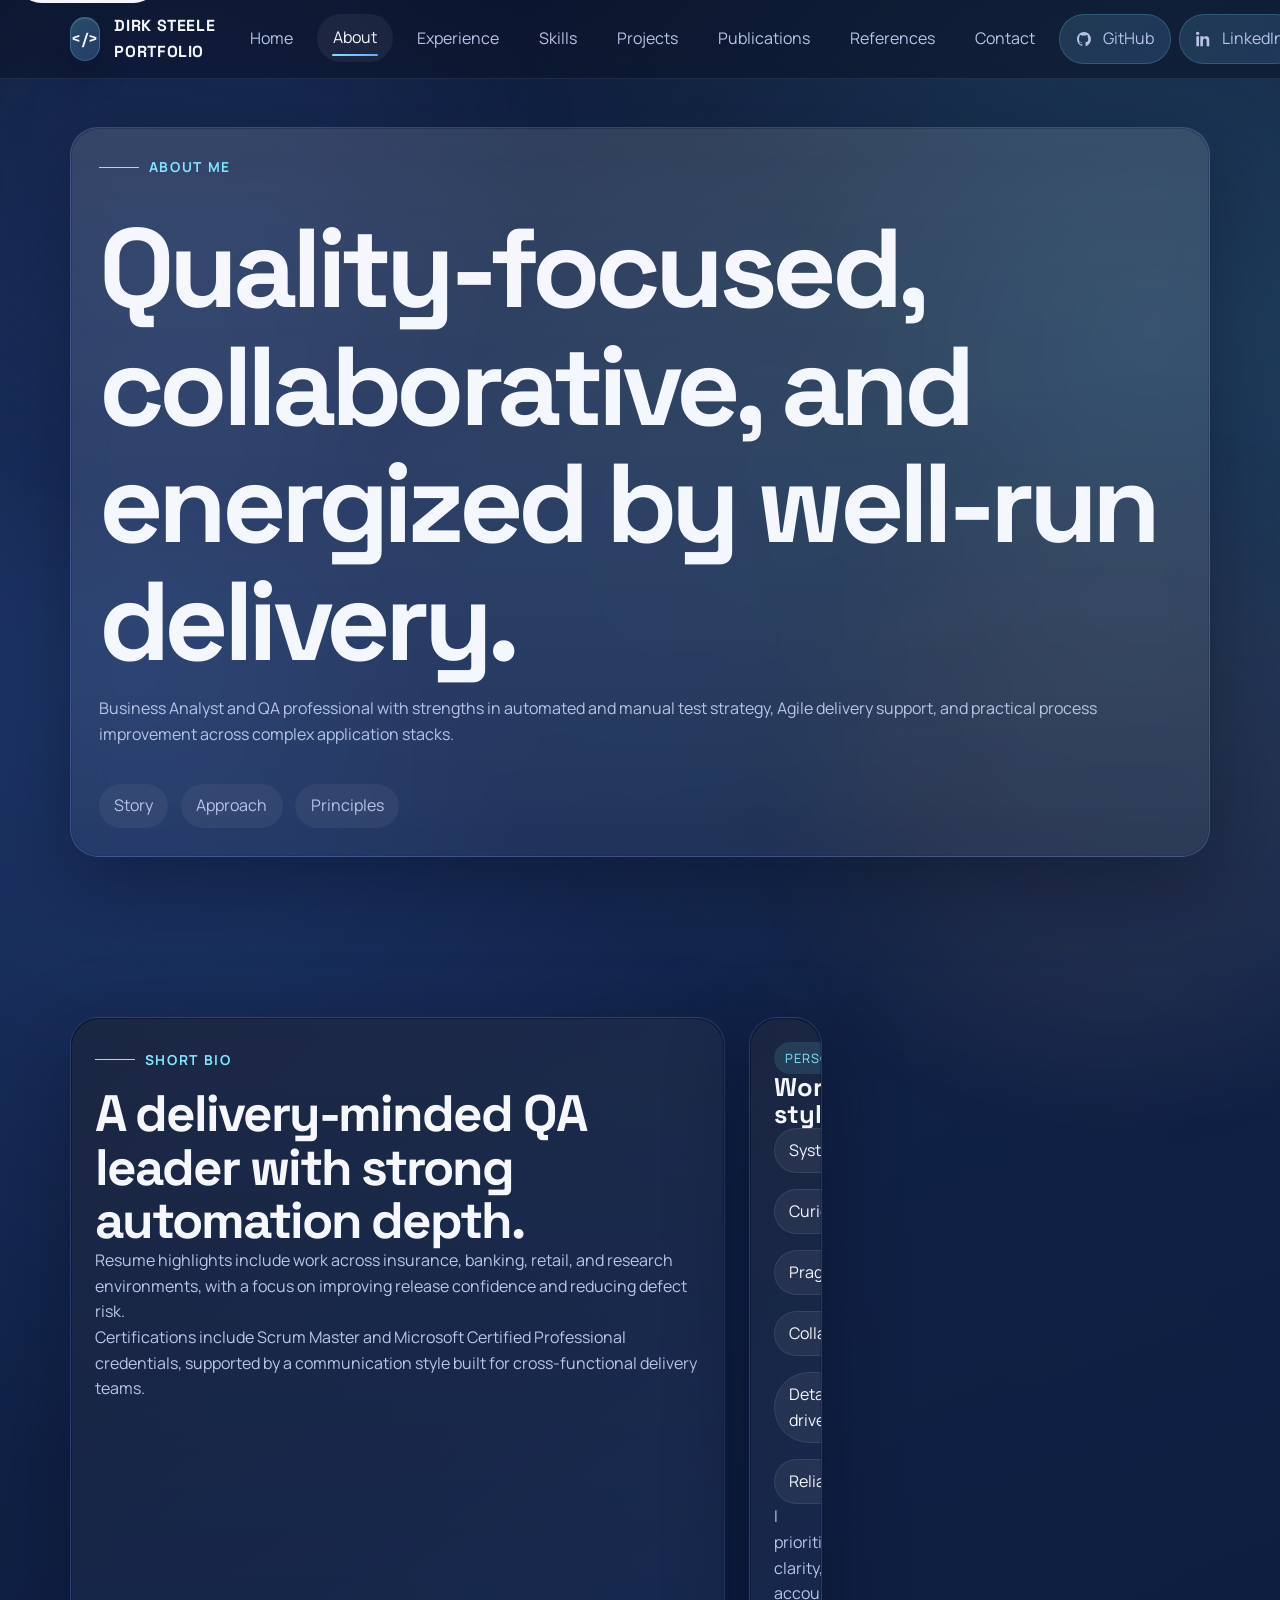
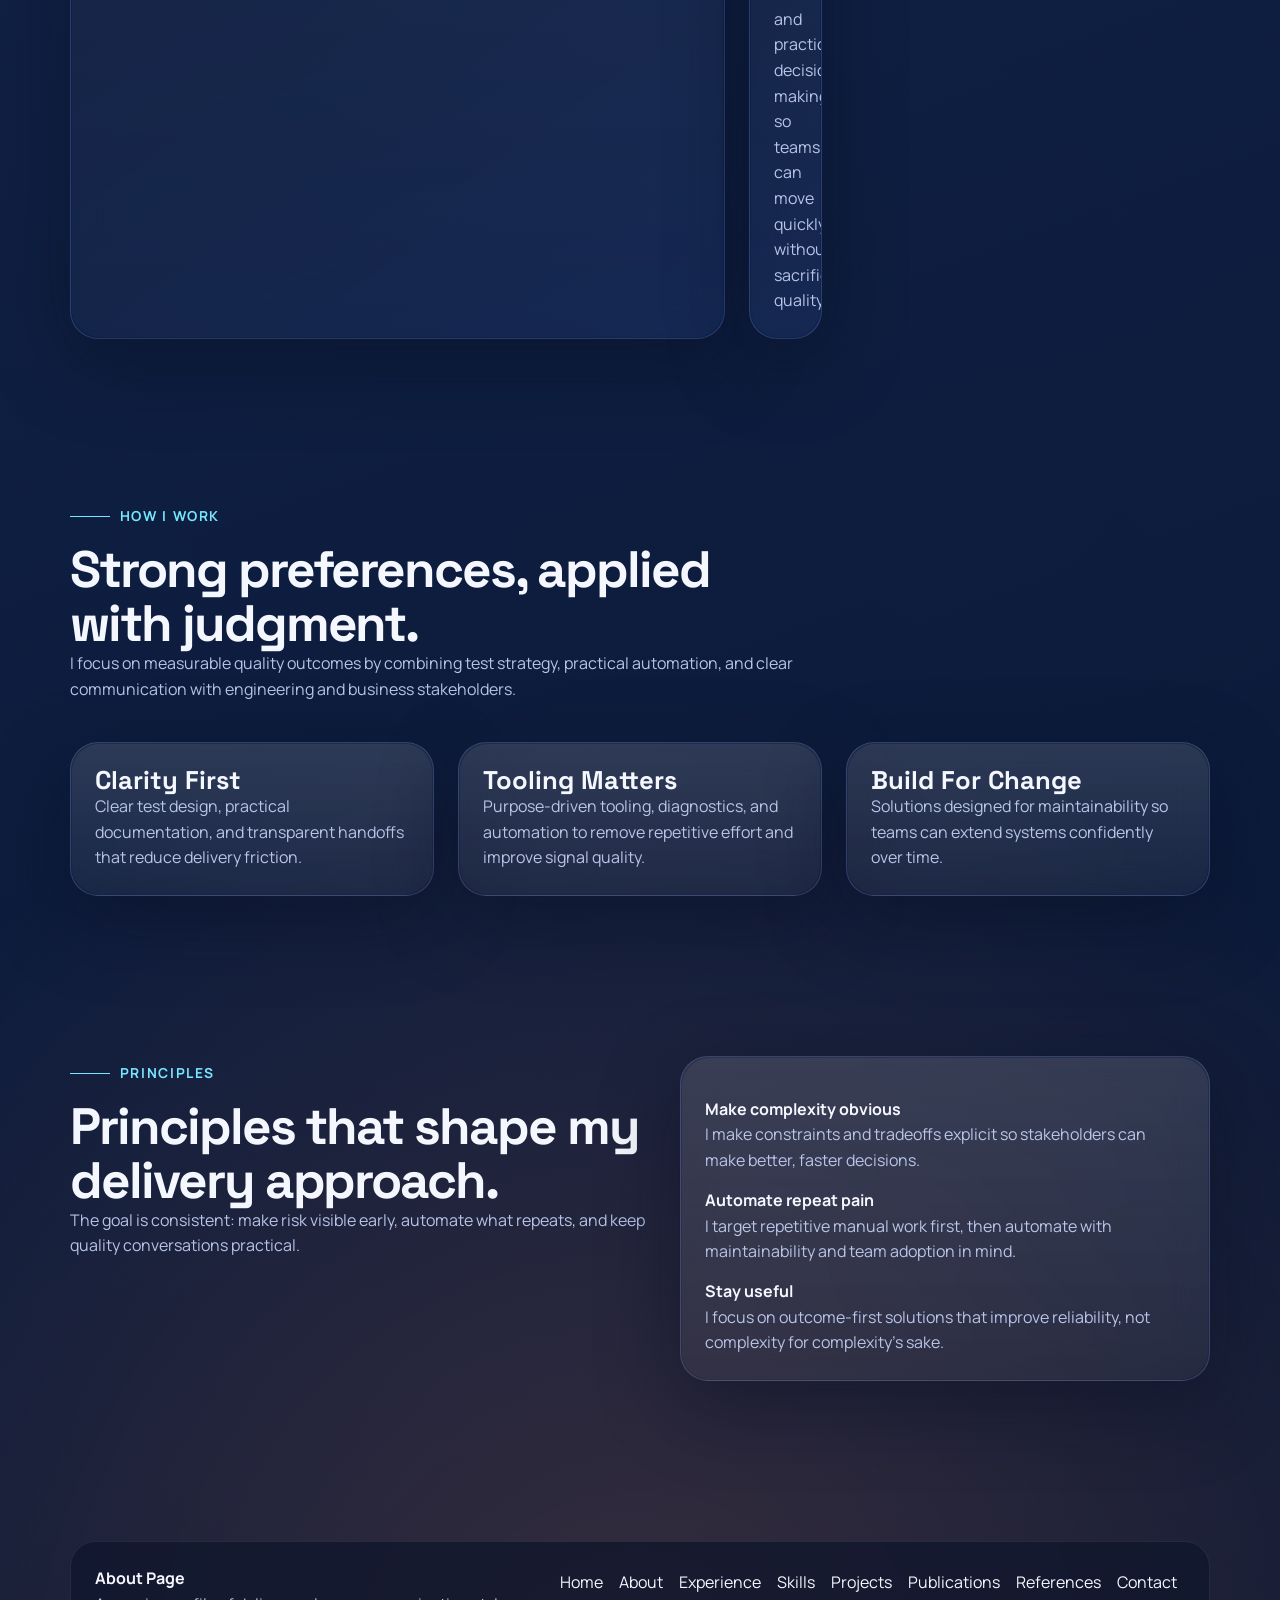
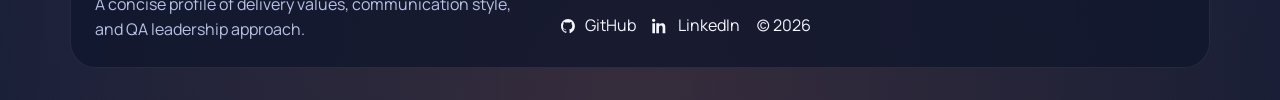
==== about.html @ 015e6cab "Finalize portfolio content and replace placeholders" ====
<!DOCTYPE html>
<html lang="en">
  <head>
    <meta charset="UTF-8" />
    <meta name="viewport" content="width=device-width, initial-scale=1.0" />
    <meta name="description" content="About Dirk Steele: QA and BA leader focused on automation, quality, and delivery execution." />
    <title>Technology Portfolio | About</title>
    <link rel="preconnect" href="https://fonts.googleapis.com" />
    <link rel="preconnect" href="https://fonts.gstatic.com" crossorigin />
    <link
      href="https://fonts.googleapis.com/css2?family=Manrope:wght@400;500;600;700;800&family=Space+Grotesk:wght@500;700&display=swap"
      rel="stylesheet"
    />
    <link rel="stylesheet" href="styles.css" />
    <script src="script.js" defer></script>
  </head>
  <body>
    <div class="site-shell">
      <a class="skip-link" href="#main-content">Skip to content</a>
      <div class="grid-overlay" aria-hidden="true"></div>
      <div class="page-transition" aria-hidden="true"></div>
      <header class="site-header" data-site-header>
        <div class="nav-wrap">
          <a class="brand" href="index.html" aria-label="Go to home page">
            <span class="brand-mark" aria-hidden="true"><span>&lt;/&gt;</span></span>
            <span>DIRK STEELE PORTFOLIO</span>
          </a>
          <button class="nav-toggle" type="button" aria-label="Toggle navigation" aria-expanded="false" data-nav-toggle>
            <span class="nav-toggle-bar" aria-hidden="true"></span>
          </button>
          <nav class="nav-links" aria-label="Primary navigation" data-nav-menu>
            <a href="index.html" data-nav-link>Home</a>
            <a href="about.html" data-nav-link>About</a>
            <a href="experience.html" data-nav-link>Experience</a>
            <a href="skills.html" data-nav-link>Skills</a>
            <a href="projects.html" data-nav-link>Projects</a>
            <a href="publications.html" data-nav-link>Publications</a>
            <a href="references.html" data-nav-link>References</a>
            <a href="contact.html" data-nav-link>Contact</a>
            <a class="nav-github" href="https://github.com/dirkste" target="_blank" rel="noreferrer" aria-label="Open GitHub profile">
              <svg viewBox="0 0 24 24" aria-hidden="true" fill="currentColor">
                <path d="M12 1.5C6.2 1.5 1.5 6.3 1.5 12.2c0 4.8 3.1 8.8 7.3 10.2.5.1.7-.2.7-.5V20c-3 .7-3.7-1.3-3.7-1.3-.5-1.3-1.2-1.7-1.2-1.7-1-.7.1-.7.1-.7 1.1.1 1.7 1.1 1.7 1.1 1 .1 1.7.7 2.1 1.4.1-.7.4-1.2.7-1.5-2.4-.3-4.8-1.2-4.8-5.4 0-1.2.4-2.1 1.1-2.9-.1-.3-.5-1.4.1-2.9 0 0 .9-.3 3 .9.9-.2 1.8-.3 2.8-.3.9 0 1.9.1 2.8.3 2.1-1.2 3-.9 3-.9.6 1.5.2 2.6.1 2.9.7.8 1.1 1.7 1.1 2.9 0 4.2-2.5 5.1-4.8 5.4.4.3.8 1 .8 2v2.9c0 .3.2.6.7.5 4.2-1.4 7.3-5.5 7.3-10.2C22.5 6.3 17.8 1.5 12 1.5Z" />
              </svg>
              <span>GitHub</span>
            </a>

            <a
              class="nav-linkedin"
              href="https://www.linkedin.com/in/dirksteele/"
              target="_blank"
              rel="noreferrer"
              aria-label="Open LinkedIn profile"
            >
              <svg viewBox="0 0 24 24" aria-hidden="true" fill="currentColor">
                <path d="M4.98 3.5C4.98 4.88 3.87 6 2.5 6S0 4.88 0 3.5 1.11 1 2.48 1s2.5 1.12 2.5 2.5ZM.5 8h4v15h-4V8Zm7 0h3.83v2.05h.06c.53-1 1.83-2.05 3.77-2.05 4.03 0 4.77 2.65 4.77 6.09V23h-4v-7.68c0-1.83-.03-4.19-2.55-4.19-2.55 0-2.94 1.99-2.94 4.05V23h-4V8Z" />
              </svg>
              <span>LinkedIn</span>
            </a>
          </nav>
        </div>
      </header>

      <main id="main-content" class="main-wrap">
        <section class="page-intro section">
          <div class="glass-card reveal">
            <span class="kicker">About Me</span>
            <h1>Quality-focused, collaborative, and energized by well-run delivery.</h1>
            <p>
              Business Analyst and QA professional with strengths in automated and manual test strategy,
              Agile delivery support, and practical process improvement across complex application stacks.
            </p>
            <nav class="page-nav" aria-label="About page sections">
              <a href="#story">Story</a>
              <a href="#approach">Approach</a>
              <a href="#principles">Principles</a>
            </nav>
          </div>
        </section>

        <section class="section" id="story">
          <div class="story-grid">
            <article class="story-card primary reveal">
              <span class="kicker">Short Bio</span>
              <h2>A delivery-minded QA leader with strong automation depth.</h2>
              <p>
                Resume highlights include work across insurance, banking, retail, and research environments,
                with a focus on improving release confidence and reducing defect risk.
              </p>
              <p>
                Certifications include Scrum Master and Microsoft Certified Professional credentials,
                supported by a communication style built for cross-functional delivery teams.
              </p>
            </article>
            <aside class="quote-card reveal" data-tilt>
              <span class="eyebrow">Personality</span>
              <h3>Working style</h3>
              <div class="chip-row">
                <span>Systematic</span>
                <span>Curious</span>
                <span>Pragmatic</span>
                <span>Collaborative</span>
                <span>Detail-driven</span>
                <span>Reliable</span>
              </div>
              <p>
                I prioritize clarity, accountability, and practical decision-making so teams can move quickly without sacrificing quality.
              </p>
            </aside>
          </div>
        </section>

        <section class="section" id="approach">
          <div class="section-heading reveal">
            <span class="kicker">How I Work</span>
            <h2>Strong preferences, applied with judgment.</h2>
            <p>
              I focus on measurable quality outcomes by combining test strategy, practical automation,
              and clear communication with engineering and business stakeholders.
            </p>
          </div>
          <div class="highlights-grid">
            <article class="glass-card reveal">
              <h3>Clarity First</h3>
              <p>Clear test design, practical documentation, and transparent handoffs that reduce delivery friction.</p>
            </article>
            <article class="glass-card reveal">
              <h3>Tooling Matters</h3>
              <p>Purpose-driven tooling, diagnostics, and automation to remove repetitive effort and improve signal quality.</p>
            </article>
            <article class="glass-card reveal">
              <h3>Build For Change</h3>
              <p>Solutions designed for maintainability so teams can extend systems confidently over time.</p>
            </article>
          </div>
        </section>

        <section class="section" id="principles">
          <div class="split-layout">
            <div class="section-heading reveal">
              <span class="kicker">Principles</span>
              <h2>Principles that shape my delivery approach.</h2>
              <p>
                The goal is consistent: make risk visible early, automate what repeats, and keep quality conversations practical.
              </p>
            </div>
            <div class="glass-card reveal">
              <ul class="metric-list">
                <li>
                  <strong>Make complexity obvious</strong>
                  <p>I make constraints and tradeoffs explicit so stakeholders can make better, faster decisions.</p>
                </li>
                <li>
                  <strong>Automate repeat pain</strong>
                  <p>I target repetitive manual work first, then automate with maintainability and team adoption in mind.</p>
                </li>
                <li>
                  <strong>Stay useful</strong>
                  <p>I focus on outcome-first solutions that improve reliability, not complexity for complexity's sake.</p>
                </li>
              </ul>
            </div>
          </div>
        </section>
      </main>

      <footer class="site-footer">
        <div class="footer-wrap">
          <div>
            <strong>About Page</strong>
            <p>A concise profile of delivery values, communication style, and QA leadership approach.</p>
          </div>
          <div class="footer-meta">
            <nav class="footer-links" aria-label="Footer navigation">
              <a href="index.html">Home</a>
              <a href="about.html">About</a>
              <a href="experience.html">Experience</a>
              <a href="skills.html">Skills</a>
              <a href="projects.html">Projects</a>
              <a href="publications.html">Publications</a>
              <a href="references.html">References</a>
              <a href="contact.html">Contact</a>
            </nav>
            <div class="footer-social">
              <a href="https://github.com/dirkste" target="_blank" rel="noreferrer" aria-label="Open GitHub profile">
                <svg viewBox="0 0 24 24" aria-hidden="true" fill="currentColor">
                  <path d="M12 1.5C6.2 1.5 1.5 6.3 1.5 12.2c0 4.8 3.1 8.8 7.3 10.2.5.1.7-.2.7-.5V20c-3 .7-3.7-1.3-3.7-1.3-.5-1.3-1.2-1.7-1.2-1.7-1-.7.1-.7.1-.7 1.1.1 1.7 1.1 1.7 1.1 1 .1 1.7.7 2.1 1.4.1-.7.4-1.2.7-1.5-2.4-.3-4.8-1.2-4.8-5.4 0-1.2.4-2.1 1.1-2.9-.1-.3-.5-1.4.1-2.9 0 0 .9-.3 3 .9.9-.2 1.8-.3 2.8-.3.9 0 1.9.1 2.8.3 2.1-1.2 3-.9 3-.9.6 1.5.2 2.6.1 2.9.7.8 1.1 1.7 1.1 2.9 0 4.2-2.5 5.1-4.8 5.4.4.3.8 1 .8 2v2.9c0 .3.2.6.7.5 4.2-1.4 7.3-5.5 7.3-10.2C22.5 6.3 17.8 1.5 12 1.5Z" />
                </svg>
                <span>GitHub</span>
              </a>

              <a href="https://www.linkedin.com/in/dirksteele/" target="_blank" rel="noreferrer" aria-label="Open LinkedIn profile">
                <svg viewBox="0 0 24 24" aria-hidden="true" fill="currentColor">
                  <path d="M4.98 3.5C4.98 4.88 3.87 6 2.5 6S0 4.88 0 3.5 1.11 1 2.48 1s2.5 1.12 2.5 2.5ZM.5 8h4v15h-4V8Zm7 0h3.83v2.05h.06c.53-1 1.83-2.05 3.77-2.05 4.03 0 4.77 2.65 4.77 6.09V23h-4v-7.68c0-1.83-.03-4.19-2.55-4.19-2.55 0-2.94 1.99-2.94 4.05V23h-4V8Z" />
                </svg>
                <span>LinkedIn</span>
              </a>
              <span>(c) <span data-current-year></span></span>
            </div>
          </div>
        </div>
      </footer>
    </div>
  </body>
</html>
---- styles.css ----
:root {
  --bg: #0a1227;
  --bg-elevated: rgba(18, 29, 56, 0.78);
  --bg-solid: #122042;
  --surface: rgba(30, 44, 80, 0.84);
  --surface-strong: rgba(39, 58, 101, 0.96);
  --border: rgba(143, 168, 255, 0.22);
  --border-strong: rgba(162, 188, 255, 0.38);
  --text: #f5f7ff;
  --muted: #b7c3e7;
  --accent: #77e6ff;
  --accent-strong: #6da7ff;
  --accent-warm: #ff8a5b;
  --success: #8dffb2;
  --shadow: 0 24px 80px rgba(6, 12, 32, 0.46);
  --radius-lg: 28px;
  --radius-md: 20px;
  --radius-sm: 14px;
  --content-width: min(1140px, calc(100vw - 2rem));
  --nav-height: 78px;
  --transition: 220ms ease;
  --font-display: "Space Grotesk", "Segoe UI", sans-serif;
  --font-body: "Manrope", "Segoe UI", sans-serif;
}

* {
  box-sizing: border-box;
}

html {
  scroll-behavior: smooth;
}

body {
  margin: 0;
  min-height: 100vh;
  font-family: var(--font-body);
  color: var(--text);
  background:
    radial-gradient(circle at 10% 20%, rgba(85, 144, 255, 0.24), transparent 28%),
    radial-gradient(circle at 90% 10%, rgba(119, 230, 255, 0.18), transparent 25%),
    radial-gradient(circle at 50% 100%, rgba(255, 138, 91, 0.18), transparent 30%),
    linear-gradient(160deg, #0a1430 0%, #102146 38%, #0a1733 100%);
  line-height: 1.6;
  overflow-x: hidden;
}

body::before,
body::after {
  content: "";
  position: fixed;
  inset: auto;
  width: 42vw;
  height: 42vw;
  border-radius: 50%;
  filter: blur(80px);
  opacity: 0.32;
  pointer-events: none;
  z-index: -2;
  animation: drift 18s ease-in-out infinite alternate;
}

body::before {
  top: -10vw;
  left: -6vw;
  background: rgba(109, 167, 255, 0.25);
}

body::after {
  right: -8vw;
  bottom: -12vw;
  background: rgba(255, 138, 91, 0.18);
  animation-delay: -9s;
}

img {
  max-width: 100%;
  display: block;
}

a {
  color: inherit;
  text-decoration: none;
}

button,
input,
textarea {
  font: inherit;
}

button {
  border: 0;
  cursor: pointer;
}

:focus-visible {
  outline: 3px solid rgba(119, 230, 255, 0.6);
  outline-offset: 3px;
}

.site-shell {
  position: relative;
  isolation: isolate;
}

.grid-overlay {
  position: fixed;
  inset: 0;
  background-image:
    linear-gradient(rgba(159, 181, 255, 0.08) 1px, transparent 1px),
    linear-gradient(90deg, rgba(159, 181, 255, 0.08) 1px, transparent 1px);
  background-size: 72px 72px;
  mask-image: radial-gradient(circle at center, black 28%, transparent 78%);
  opacity: 0.24;
  z-index: -1;
  pointer-events: none;
}

.page-transition {
  position: fixed;
  inset: 0;
  background: linear-gradient(135deg, rgba(6, 9, 20, 0.96), rgba(12, 25, 55, 0.92));
  transform: scaleY(0);
  transform-origin: bottom;
  transition: transform 480ms cubic-bezier(0.22, 1, 0.36, 1);
  z-index: 999;
  pointer-events: none;
}

body.is-transitioning .page-transition {
  transform: scaleY(1);
  transform-origin: top;
}

.skip-link {
  position: absolute;
  left: 1rem;
  top: -3rem;
  padding: 0.8rem 1rem;
  border-radius: 999px;
  background: var(--text);
  color: var(--bg);
  z-index: 1000;
  transition: top var(--transition);
}

.skip-link:focus {
  top: 1rem;
}

.site-header {
  position: sticky;
  top: 0;
  z-index: 100;
  backdrop-filter: blur(18px);
  background: rgba(11, 18, 40, 0.56);
  border-bottom: 1px solid rgba(154, 178, 255, 0.12);
}

.site-header.is-scrolled {
  background: rgba(11, 18, 40, 0.88);
  box-shadow: 0 18px 40px rgba(2, 6, 23, 0.28);
}

.nav-wrap,
.main-wrap,
.footer-wrap {
  width: var(--content-width);
  margin: 0 auto;
}

.nav-wrap {
  min-height: var(--nav-height);
  display: flex;
  align-items: center;
  justify-content: space-between;
  gap: 1rem;
}

.brand {
  display: inline-flex;
  align-items: center;
  gap: 0.9rem;
  font-family: var(--font-display);
  font-weight: 700;
  letter-spacing: 0.04em;
}

.brand-mark {
  width: 2.75rem;
  height: 2.75rem;
  display: grid;
  place-items: center;
  border-radius: 1rem;
  background: linear-gradient(135deg, rgba(119, 230, 255, 0.25), rgba(109, 167, 255, 0.25));
  border: 1px solid rgba(119, 230, 255, 0.24);
  box-shadow: inset 0 1px 0 rgba(255, 255, 255, 0.12), 0 16px 30px rgba(10, 16, 36, 0.28);
}

.brand-mark span {
  font-size: 1rem;
}

.nav-toggle {
  display: none;
  align-items: center;
  justify-content: center;
  width: 3rem;
  height: 3rem;
  border-radius: 1rem;
  color: var(--text);
  background: rgba(255, 255, 255, 0.04);
  border: 1px solid rgba(255, 255, 255, 0.08);
}

.nav-toggle-bar,
.nav-toggle-bar::before,
.nav-toggle-bar::after {
  content: "";
  width: 1.2rem;
  height: 2px;
  background: currentColor;
  border-radius: 999px;
  display: block;
  position: relative;
  transition: transform var(--transition), opacity var(--transition);
}

.nav-toggle-bar::before {
  position: absolute;
  top: -0.35rem;
}

.nav-toggle-bar::after {
  position: absolute;
  top: 0.35rem;
}

.nav-links {
  display: flex;
  align-items: center;
  gap: 0.5rem;
}

.nav-links a {
  position: relative;
  padding: 0.7rem 1rem;
  border-radius: 999px;
  color: var(--muted);
  transition: color var(--transition), background var(--transition), transform var(--transition);
}

.nav-links a:hover,
.nav-links a:focus-visible,
.nav-links a[aria-current="page"] {
  color: var(--text);
  background: rgba(255, 255, 255, 0.06);
  transform: translateY(-1px);
}

.nav-links a[aria-current="page"]::after {
  content: "";
  position: absolute;
  left: 20%;
  right: 20%;
  bottom: 0.4rem;
  height: 2px;
  border-radius: 999px;
  background: linear-gradient(90deg, var(--accent), var(--accent-strong));
}

.nav-github,
.nav-linkedin {
  display: inline-flex;
  align-items: center;
  gap: 0.65rem;
  padding: 0.8rem 1rem;
  border-radius: 999px;
  background: linear-gradient(135deg, rgba(119, 230, 255, 0.14), rgba(109, 167, 255, 0.18));
  border: 1px solid rgba(119, 230, 255, 0.2);
}

.nav-github svg,
.nav-linkedin svg,
.footer-social svg,
.link-icon svg {
  width: 1rem;
  height: 1rem;
}

main {
  padding-bottom: 5rem;
}

.section {
  padding: 5rem 0;
}

.section-heading {
  max-width: 46rem;
  margin-bottom: 2.5rem;
}

.kicker {
  display: inline-flex;
  align-items: center;
  gap: 0.6rem;
  margin-bottom: 1rem;
  color: var(--accent);
  font-size: 0.86rem;
  font-weight: 700;
  letter-spacing: 0.12em;
  text-transform: uppercase;
}

.kicker::before {
  content: "";
  width: 2.5rem;
  height: 1px;
  background: currentColor;
}

h1,
h2,
h3,
h4 {
  margin: 0;
  font-family: var(--font-display);
  line-height: 1.05;
}

h1 {
  font-size: clamp(3.4rem, 9vw, 7rem);
  letter-spacing: -0.05em;
}

h2 {
  font-size: clamp(2.2rem, 4vw, 3.8rem);
  letter-spacing: -0.04em;
}

h3 {
  font-size: clamp(1.35rem, 2vw, 1.8rem);
}

p {
  margin: 0;
  color: var(--muted);
}

.hero {
  padding: 4.5rem 0 3rem;
}

.hero-grid,
.split-layout,
.projects-grid,
.contact-grid,
.skills-grid,
.metrics-grid,
.story-grid,
.highlights-grid {
  display: grid;
  gap: 1.5rem;
}

.hero-grid {
  grid-template-columns: minmax(0, 1.4fr) minmax(300px, 0.9fr);
  align-items: center;
  min-height: calc(100vh - var(--nav-height) - 5rem);
}

.hero-copy {
  max-width: 44rem;
}

.lead {
  margin-top: 1.5rem;
  font-size: clamp(1.05rem, 2vw, 1.3rem);
  max-width: 40rem;
}

.hero-actions,
.inline-links,
.chip-row,
.stats-row {
  display: flex;
  flex-wrap: wrap;
  gap: 1rem;
}

.hero-actions {
  margin-top: 2rem;
}

.button,
.button-secondary,
.button-ghost {
  display: inline-flex;
  align-items: center;
  justify-content: center;
  gap: 0.65rem;
  min-height: 3.3rem;
  padding: 0.85rem 1.35rem;
  border-radius: 999px;
  transition: transform var(--transition), box-shadow var(--transition), background var(--transition), border-color var(--transition);
}

.button {
  color: var(--bg);
  background: linear-gradient(135deg, var(--accent), #d7f3ff);
  box-shadow: 0 16px 34px rgba(119, 230, 255, 0.3);
}

.button:hover,
.button:focus-visible,
.button-secondary:hover,
.button-secondary:focus-visible,
.button-ghost:hover,
.button-ghost:focus-visible {
  transform: translateY(-2px);
}

.button-secondary,
.button-ghost {
  border: 1px solid rgba(255, 255, 255, 0.14);
}

.button-secondary {
  background: rgba(255, 255, 255, 0.06);
}

.button-ghost {
  background: transparent;
}

.hero-panel,
.glass-card,
.timeline-card,
.skill-card,
.project-card,
.contact-card,
.stat-card,
.quote-card,
.story-card {
  position: relative;
  overflow: hidden;
  border-radius: var(--radius-lg);
  background: linear-gradient(180deg, rgba(255, 255, 255, 0.08), rgba(255, 255, 255, 0.03));
  border: 1px solid var(--border);
  box-shadow: var(--shadow);
}

.hero-panel,
.glass-card,
.contact-card,
.quote-card,
.story-card {
  padding: 1.5rem;
}

.hero-panel::before,
.glass-card::before,
.timeline-card::before,
.skill-card::before,
.project-card::before,
.contact-card::before,
.stat-card::before,
.quote-card::before,
.story-card::before {
  content: "";
  position: absolute;
  inset: 1px;
  border-radius: inherit;
  background: linear-gradient(180deg, rgba(255, 255, 255, 0.06), rgba(255, 255, 255, 0.02));
  pointer-events: none;
}

.hero-panel {
  min-height: 28rem;
  padding: 1.5rem;
}

.orbital-stage {
  position: relative;
  aspect-ratio: 1 / 1.05;
  min-height: 26rem;
}

.orbit,
.orbit::before,
.orbit::after {
  position: absolute;
  inset: 50% auto auto 50%;
  border-radius: 50%;
  transform: translate(-50%, -50%);
}

.orbit {
  width: 72%;
  aspect-ratio: 1;
  border: 1px solid rgba(119, 230, 255, 0.18);
  animation: spin 18s linear infinite;
}

.orbit::before,
.orbit::after {
  content: "";
  width: 1rem;
  height: 1rem;
  background: linear-gradient(135deg, var(--accent), white);
  box-shadow: 0 0 30px rgba(119, 230, 255, 0.7);
}

.orbit::before {
  top: 0;
  left: 50%;
}

.orbit::after {
  top: 50%;
  left: 100%;
  background: linear-gradient(135deg, var(--accent-warm), #ffd8c9);
}

.orbit.secondary {
  width: 52%;
  animation-duration: 12s;
  animation-direction: reverse;
}

.orbit.secondary::before,
.orbit.secondary::after {
  width: 0.75rem;
  height: 0.75rem;
}

.core-panel {
  position: absolute;
  inset: 50% auto auto 50%;
  width: min(78%, 24rem);
  transform: translate(-50%, -50%);
  padding: 1.4rem;
  border-radius: 1.5rem;
  background: linear-gradient(145deg, rgba(4, 12, 28, 0.86), rgba(20, 38, 80, 0.72));
  border: 1px solid rgba(119, 230, 255, 0.22);
  box-shadow: 0 18px 40px rgba(3, 8, 20, 0.45);
}

.eyebrow {
  display: inline-flex;
  padding: 0.35rem 0.7rem;
  border-radius: 999px;
  background: rgba(119, 230, 255, 0.12);
  color: var(--accent);
  font-size: 0.8rem;
  letter-spacing: 0.08em;
  text-transform: uppercase;
}

.metric-list,
.timeline-list,
.project-list,
.contact-list,
.footer-links,
.skill-pills,
.info-list {
  list-style: none;
  margin: 0;
  padding: 0;
}

.metric-list {
  display: grid;
  gap: 0.9rem;
  margin-top: 1rem;
}

.metric-list strong,
.stat-card strong,
.timeline-card strong,
.project-card strong,
.skill-card strong,
.contact-card strong {
  display: block;
  color: var(--text);
}

.stats-row {
  margin-top: 2rem;
}

.stat-card {
  padding: 1.25rem;
  min-width: 10rem;
  flex: 1 1 10rem;
}

.split-layout {
  grid-template-columns: minmax(0, 1.05fr) minmax(280px, 0.95fr);
  align-items: start;
}

.story-grid,
.metrics-grid,
.skills-grid,
.projects-grid,
.contact-grid,
.highlights-grid {
  grid-template-columns: repeat(12, minmax(0, 1fr));
}

.story-card,
.quote-card,
.contact-card,
.project-card,
.skill-card,
.timeline-card,
.glass-card,
.stat-card {
  backdrop-filter: blur(18px);
}

.story-card.primary,
.contact-card.primary,
.quote-card,
.glass-card.accent {
  background: linear-gradient(145deg, rgba(12, 24, 52, 0.92), rgba(18, 39, 85, 0.72));
}

.story-card.primary {
  grid-column: span 7;
}

.story-card.secondary {
  grid-column: span 5;
}

.highlights-grid > * {
  grid-column: span 4;
}

.timeline {
  position: relative;
  display: grid;
  gap: 1.25rem;
}

.timeline::before {
  content: "";
  position: absolute;
  left: 1rem;
  top: 1rem;
  bottom: 1rem;
  width: 2px;
  background: linear-gradient(180deg, rgba(119, 230, 255, 0.6), rgba(255, 138, 91, 0.3));
}

.timeline-card {
  margin-left: 2.4rem;
  padding: 1.5rem;
  cursor: pointer;
  transition: transform var(--transition), border-color var(--transition), background var(--transition);
}

.timeline-card::after {
  content: "";
  position: absolute;
  left: -2rem;
  top: 1.65rem;
  width: 0.9rem;
  height: 0.9rem;
  border-radius: 50%;
  background: linear-gradient(135deg, var(--accent), var(--accent-strong));
  box-shadow: 0 0 0 0.35rem rgba(119, 230, 255, 0.12);
}

.timeline-card:hover,
.timeline-card:focus-visible,
.timeline-card.is-active {
  transform: translateX(4px);
  border-color: var(--border-strong);
  background: linear-gradient(145deg, rgba(16, 31, 66, 0.96), rgba(22, 43, 92, 0.74));
}

.timeline-meta,
.card-meta,
.project-links,
.footer-meta {
  display: flex;
  flex-wrap: wrap;
  gap: 0.65rem 1rem;
  align-items: center;
}

.timeline-meta,
.card-meta {
  margin: 0.9rem 0 1rem;
  color: var(--accent);
  font-size: 0.92rem;
}

.timeline-panel {
  position: sticky;
  top: calc(var(--nav-height) + 1.5rem);
}

.timeline-panel [hidden] {
  display: none;
}

.skills-grid > * {
  grid-column: span 4;
}

.skill-card {
  padding: 1.5rem;
}

.skill-pills {
  display: flex;
  flex-wrap: wrap;
  gap: 0.65rem;
  margin-top: 1.1rem;
}

.skill-pills li,
.chip-row span {
  padding: 0.55rem 0.85rem;
  border-radius: 999px;
  color: var(--text);
  background: rgba(255, 255, 255, 0.06);
  border: 1px solid rgba(255, 255, 255, 0.08);
}

.projects-grid > * {
  grid-column: span 4;
}

.project-card {
  display: grid;
  gap: 1rem;
  padding: 1.5rem;
  min-height: 100%;
  transition: transform var(--transition), border-color var(--transition), box-shadow var(--transition);
}

.project-card:hover,
.project-card:focus-within {
  transform: translateY(-4px);
  border-color: var(--border-strong);
  box-shadow: 0 22px 60px rgba(2, 6, 23, 0.48);
}

.project-visual {
  aspect-ratio: 16 / 10;
  border-radius: 1.3rem;
  background:
    radial-gradient(circle at top right, rgba(119, 230, 255, 0.28), transparent 35%),
    linear-gradient(135deg, rgba(119, 230, 255, 0.12), rgba(109, 167, 255, 0.08) 35%, rgba(255, 138, 91, 0.14));
  border: 1px solid rgba(255, 255, 255, 0.08);
  display: grid;
  place-items: center;
  position: relative;
  overflow: hidden;
}

.project-visual::after {
  content: "";
  position: absolute;
  inset: 12%;
  border-radius: 1rem;
  border: 1px solid rgba(255, 255, 255, 0.1);
}

.project-code {
  width: 76%;
  display: grid;
  gap: 0.45rem;
}

.project-code span {
  height: 0.6rem;
  border-radius: 999px;
  background: linear-gradient(90deg, rgba(255, 255, 255, 0.82), rgba(119, 230, 255, 0.28));
}

.project-code span:nth-child(2) {
  width: 82%;
}

.project-code span:nth-child(3) {
  width: 68%;
}

.project-links {
  margin-top: auto;
}

.contact-grid > * {
  grid-column: span 6;
}

.contact-form {
  display: grid;
  gap: 1rem;
}

.form-row {
  display: grid;
  gap: 0.55rem;
}

label {
  color: var(--text);
  font-weight: 600;
}

input,
textarea {
  width: 100%;
  padding: 0.95rem 1rem;
  color: var(--text);
  background: rgba(16, 24, 48, 0.92);
  border: 1px solid rgba(255, 255, 255, 0.1);
  border-radius: 1rem;
  transition: border-color var(--transition), background var(--transition);
}

input::placeholder,
textarea::placeholder {
  color: rgba(156, 169, 207, 0.75);
}

input:focus,
textarea:focus {
  border-color: rgba(119, 230, 255, 0.52);
  background: rgba(8, 15, 34, 0.98);
  outline: 0;
}

textarea {
  min-height: 11rem;
  resize: vertical;
}

.form-note {
  font-size: 0.9rem;
}

.site-footer {
  padding: 0 0 2rem;
}

.footer-wrap {
  display: flex;
  justify-content: space-between;
  gap: 1.25rem;
  padding: 1.5rem;
  border-radius: 1.6rem;
  border: 1px solid rgba(255, 255, 255, 0.08);
  background: rgba(14, 22, 44, 0.72);
}

.footer-links,
.footer-social {
  display: flex;
  flex-wrap: wrap;
  gap: 1rem;
  align-items: center;
}

.footer-social a,
.link-icon {
  display: inline-flex;
  align-items: center;
  gap: 0.6rem;
  color: var(--text);
}

.reveal {
  opacity: 0;
  transform: translateY(24px);
  transition: opacity 700ms ease, transform 700ms ease;
}

.reveal.is-visible {
  opacity: 1;
  transform: translateY(0);
}

.page-intro {
  padding-top: 3rem;
}

.page-intro .glass-card {
  display: grid;
  gap: 1rem;
  padding: 1.75rem;
}

.page-nav {
  display: flex;
  flex-wrap: wrap;
  gap: 0.8rem;
  margin-top: 1.25rem;
}

.page-nav a {
  padding: 0.6rem 0.95rem;
  border-radius: 999px;
  background: rgba(255, 255, 255, 0.05);
  color: var(--muted);
}

.page-nav a:hover,
.page-nav a:focus-visible {
  color: var(--text);
  background: rgba(255, 255, 255, 0.1);
}

.references-grid {
  display: grid;
  grid-template-columns: repeat(12, minmax(0, 1fr));
  gap: 1.25rem;
}

.reference-card {
  grid-column: span 6;
  padding: 1.35rem;
  border-radius: var(--radius-md);
  border: 1px solid var(--border);
  background: linear-gradient(180deg, rgba(255, 255, 255, 0.07), rgba(255, 255, 255, 0.03));
  cursor: pointer;
  transition: transform var(--transition), border-color var(--transition), box-shadow var(--transition);
}

.reference-card:hover,
.reference-card:focus-visible {
  transform: translateY(-2px);
  border-color: var(--border-strong);
  box-shadow: 0 18px 44px rgba(6, 12, 32, 0.34);
}

.reference-card p {
  margin-top: 0.85rem;
}

.reference-meta {
  margin-top: 0.9rem;
  color: var(--accent);
  font-size: 0.9rem;
}

.reference-modal {
  position: fixed;
  inset: 0;
  z-index: 400;
  display: grid;
  place-items: center;
  padding: 1rem;
  background: rgba(5, 10, 24, 0.72);
  backdrop-filter: blur(8px);
}

.reference-modal[hidden] {
  display: none;
}

.reference-modal-panel {
  width: min(52rem, 100%);
  max-height: min(84vh, 46rem);
  overflow: auto;
  border-radius: var(--radius-lg);
  border: 1px solid var(--border-strong);
  background: linear-gradient(145deg, rgba(17, 28, 58, 0.96), rgba(27, 43, 84, 0.92));
  box-shadow: 0 28px 90px rgba(4, 9, 22, 0.52);
  padding: 1.5rem;
}

.reference-modal-head {
  display: flex;
  justify-content: space-between;
  align-items: center;
  gap: 1rem;
  margin-bottom: 1rem;
}

.reference-close {
  min-width: 2.5rem;
  min-height: 2.5rem;
  border-radius: 999px;
  border: 1px solid rgba(255, 255, 255, 0.14);
  color: var(--text);
  background: rgba(255, 255, 255, 0.08);
}

.reference-full-text {
  white-space: pre-line;
}

body.is-modal-open {
  overflow: hidden;
}

@keyframes drift {
  from {
    transform: translate3d(0, 0, 0) scale(1);
  }
  to {
    transform: translate3d(2vw, 3vw, 0) scale(1.08);
  }
}

@keyframes spin {
  from {
    transform: translate(-50%, -50%) rotate(0deg);
  }
  to {
    transform: translate(-50%, -50%) rotate(360deg);
  }
}

@media (max-width: 980px) {
  .hero-grid,
  .split-layout,
  .contact-grid > *,
  .projects-grid > *,
  .skills-grid > *,
  .reference-card,
  .story-card.primary,
  .story-card.secondary,
  .highlights-grid > * {
    grid-column: span 12;
  }

  .hero-grid,
  .split-layout,
  .contact-grid,
  .projects-grid,
  .skills-grid,
  .story-grid,
  .highlights-grid {
    grid-template-columns: repeat(12, minmax(0, 1fr));
  }

  .timeline-panel {
    position: static;
  }

  .nav-toggle {
    display: inline-flex;
  }

  .nav-links {
    position: absolute;
    top: calc(100% + 0.75rem);
    left: 1rem;
    right: 1rem;
    padding: 0.9rem;
    flex-direction: column;
    align-items: stretch;
    background: rgba(15, 22, 44, 0.96);
    border: 1px solid rgba(255, 255, 255, 0.08);
    border-radius: 1.4rem;
    box-shadow: var(--shadow);
    opacity: 0;
    pointer-events: none;
    transform: translateY(-10px);
    transition: opacity var(--transition), transform var(--transition);
  }

  .nav-links.is-open {
    opacity: 1;
    pointer-events: auto;
    transform: translateY(0);
  }

  .nav-links a,
  .nav-github,
  .nav-linkedin {
    justify-content: center;
  }
}

@media (max-width: 720px) {
  :root {
    --content-width: min(100vw - 1rem, 100vw - 1rem);
    --nav-height: 72px;
  }

  .section,
  .hero {
    padding: 3.8rem 0;
  }

  .hero-panel,
  .glass-card,
  .timeline-card,
  .skill-card,
  .project-card,
  .contact-card,
  .footer-wrap,
  .story-card,
  .quote-card,
  .stat-card {
    border-radius: 1.4rem;
  }

  .hero-panel {
    min-height: 22rem;
  }

  .orbital-stage {
    min-height: 22rem;
  }

  .footer-wrap {
    flex-direction: column;
  }

  .timeline-card {
    margin-left: 1.8rem;
  }

  .timeline::before {
    left: 0.65rem;
  }

  .timeline-card::after {
    left: -1.35rem;
  }
}

@media (prefers-reduced-motion: reduce) {
  html {
    scroll-behavior: auto;
  }

  *,
  *::before,
  *::after {
    animation-duration: 0.01ms !important;
    animation-iteration-count: 1 !important;
    transition-duration: 0.01ms !important;
    scroll-behavior: auto !important;
  }

  .reveal {
    opacity: 1;
    transform: none;
  }

  .page-transition {
    display: none;
  }
}
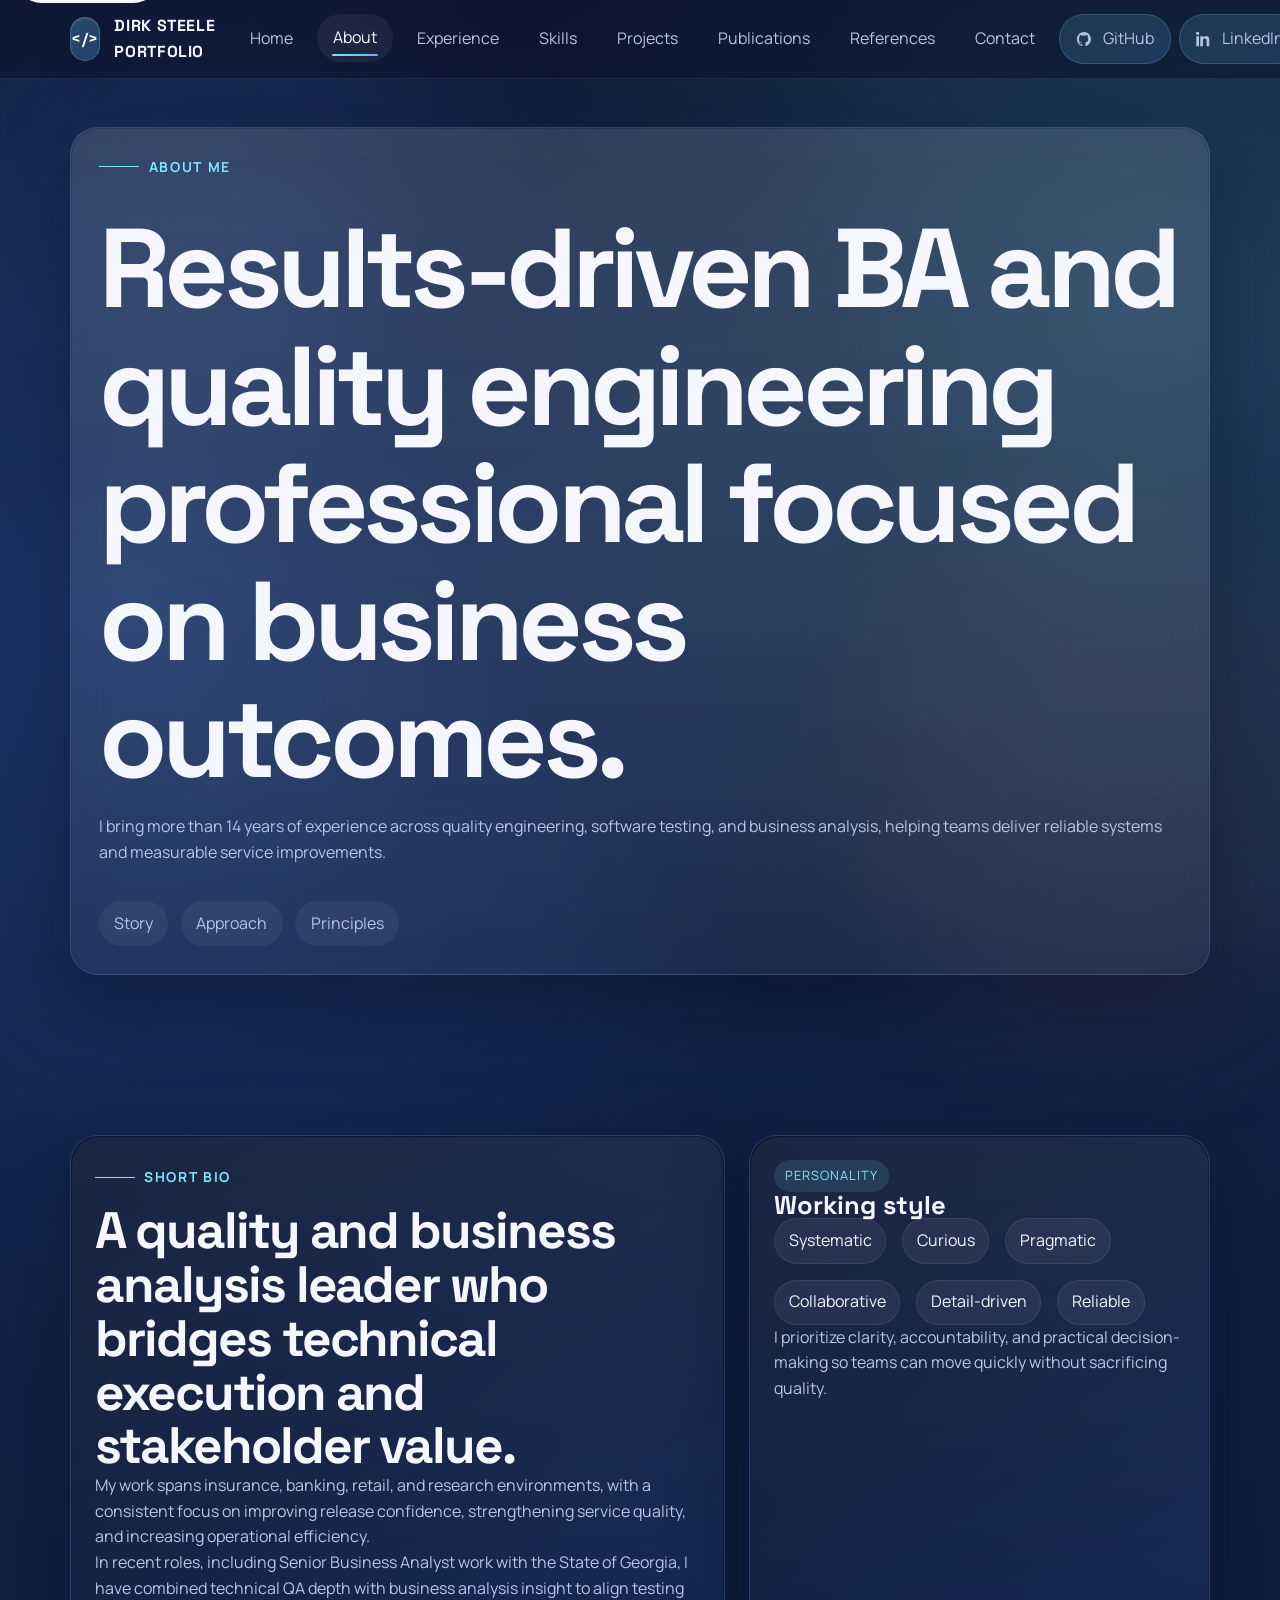
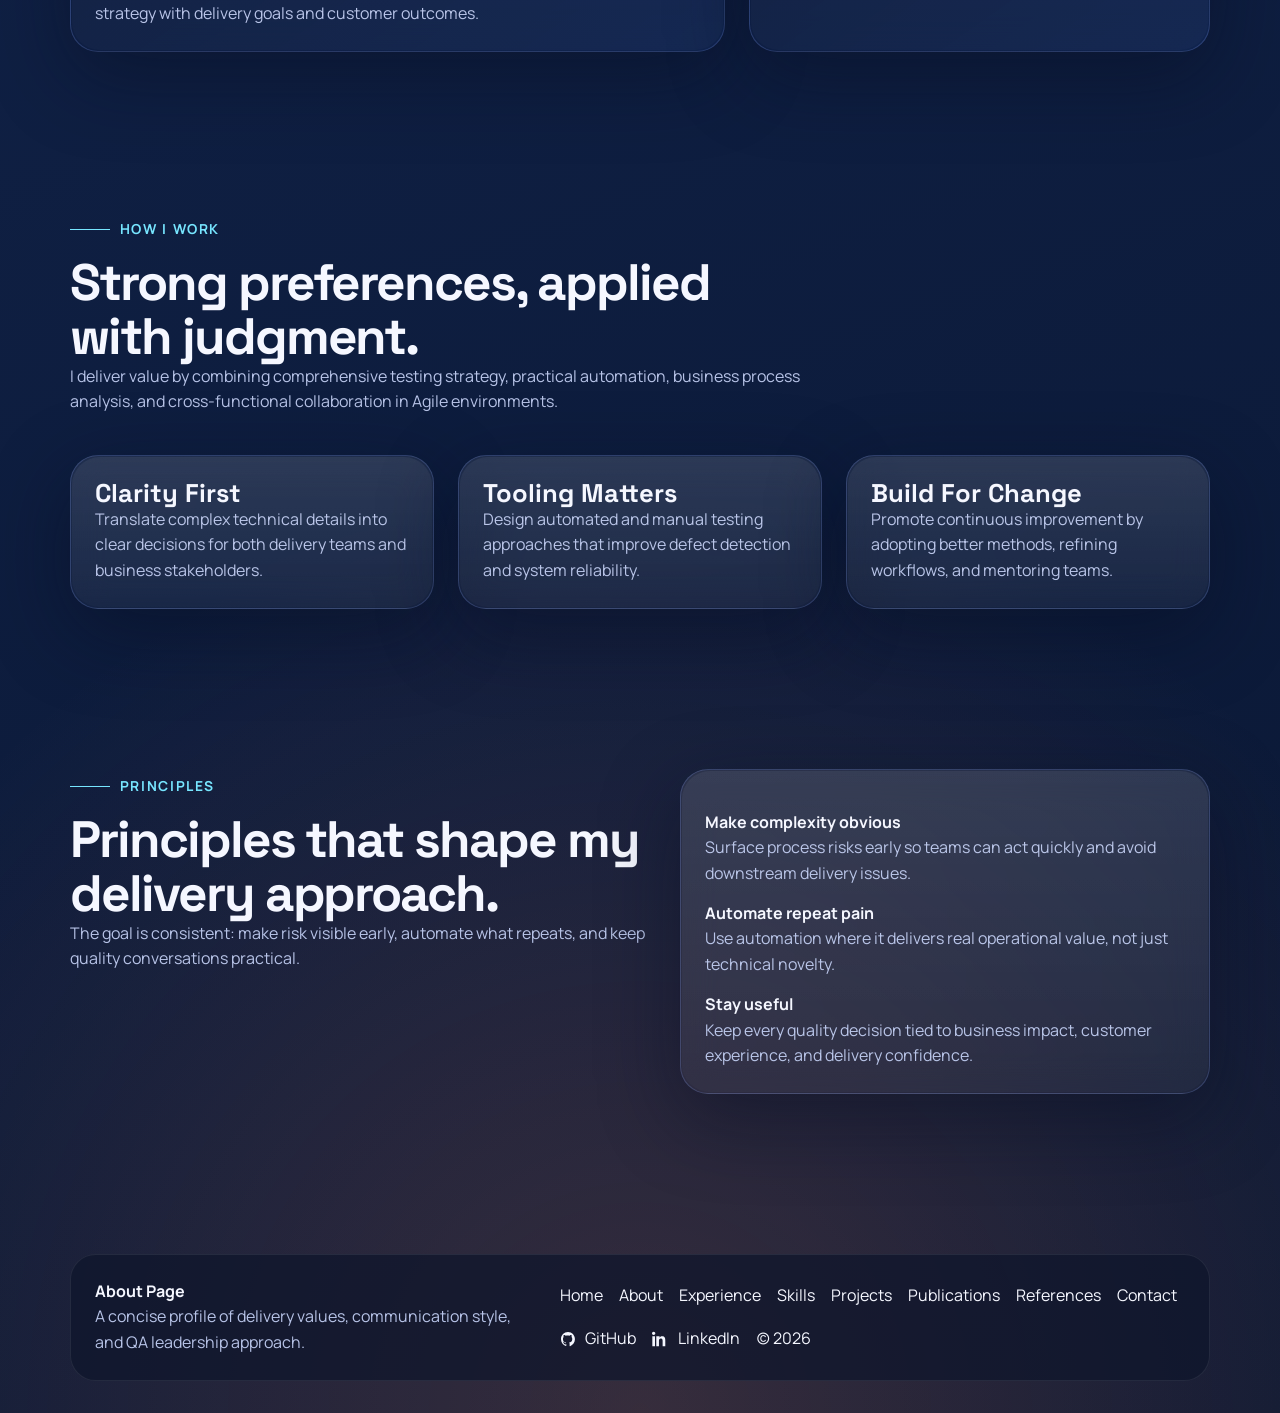
==== commit 8d4359fc: "Integrate personal summary into About page" ====
--- a/about.html
+++ b/about.html
@@ -64,10 +64,10 @@
         <section class="page-intro section">
           <div class="glass-card reveal">
             <span class="kicker">About Me</span>
-            <h1>Quality-focused, collaborative, and energized by well-run delivery.</h1>
+            <h1>Results-driven BA and quality engineering professional focused on business outcomes.</h1>
             <p>
-              Business Analyst and QA professional with strengths in automated and manual test strategy,
-              Agile delivery support, and practical process improvement across complex application stacks.
+              I bring more than 14 years of experience across quality engineering, software testing,
+              and business analysis, helping teams deliver reliable systems and measurable service improvements.
             </p>
             <nav class="page-nav" aria-label="About page sections">
               <a href="#story">Story</a>
@@ -81,14 +81,15 @@
           <div class="story-grid">
             <article class="story-card primary reveal">
               <span class="kicker">Short Bio</span>
-              <h2>A delivery-minded QA leader with strong automation depth.</h2>
-              <p>
-                Resume highlights include work across insurance, banking, retail, and research environments,
-                with a focus on improving release confidence and reducing defect risk.
-              </p>
-              <p>
-                Certifications include Scrum Master and Microsoft Certified Professional credentials,
-                supported by a communication style built for cross-functional delivery teams.
+              <h2>A quality and business analysis leader who bridges technical execution and stakeholder value.</h2>
+              <p>
+                My work spans insurance, banking, retail, and research environments, with a consistent focus on
+                improving release confidence, strengthening service quality, and increasing operational efficiency.
+              </p>
+              <p>
+                In recent roles, including Senior Business Analyst work with the State of Georgia,
+                I have combined technical QA depth with business analysis insight to align testing strategy with
+                delivery goals and customer outcomes.
               </p>
             </article>
             <aside class="quote-card reveal" data-tilt>
@@ -114,22 +115,22 @@
             <span class="kicker">How I Work</span>
             <h2>Strong preferences, applied with judgment.</h2>
             <p>
-              I focus on measurable quality outcomes by combining test strategy, practical automation,
-              and clear communication with engineering and business stakeholders.
+              I deliver value by combining comprehensive testing strategy, practical automation,
+              business process analysis, and cross-functional collaboration in Agile environments.
             </p>
           </div>
           <div class="highlights-grid">
             <article class="glass-card reveal">
               <h3>Clarity First</h3>
-              <p>Clear test design, practical documentation, and transparent handoffs that reduce delivery friction.</p>
+              <p>Translate complex technical details into clear decisions for both delivery teams and business stakeholders.</p>
             </article>
             <article class="glass-card reveal">
               <h3>Tooling Matters</h3>
-              <p>Purpose-driven tooling, diagnostics, and automation to remove repetitive effort and improve signal quality.</p>
+              <p>Design automated and manual testing approaches that improve defect detection and system reliability.</p>
             </article>
             <article class="glass-card reveal">
               <h3>Build For Change</h3>
-              <p>Solutions designed for maintainability so teams can extend systems confidently over time.</p>
+              <p>Promote continuous improvement by adopting better methods, refining workflows, and mentoring teams.</p>
             </article>
           </div>
         </section>
@@ -147,15 +148,15 @@
               <ul class="metric-list">
                 <li>
                   <strong>Make complexity obvious</strong>
-                  <p>I make constraints and tradeoffs explicit so stakeholders can make better, faster decisions.</p>
+                  <p>Surface process risks early so teams can act quickly and avoid downstream delivery issues.</p>
                 </li>
                 <li>
                   <strong>Automate repeat pain</strong>
-                  <p>I target repetitive manual work first, then automate with maintainability and team adoption in mind.</p>
+                  <p>Use automation where it delivers real operational value, not just technical novelty.</p>
                 </li>
                 <li>
                   <strong>Stay useful</strong>
-                  <p>I focus on outcome-first solutions that improve reliability, not complexity for complexity's sake.</p>
+                  <p>Keep every quality decision tied to business impact, customer experience, and delivery confidence.</p>
                 </li>
               </ul>
             </div>
--- a/styles.css
+++ b/styles.css
@@ -637,6 +637,10 @@
   grid-column: span 5;
 }
 
+.quote-card {
+  grid-column: span 5;
+}
+
 .highlights-grid > * {
   grid-column: span 4;
 }
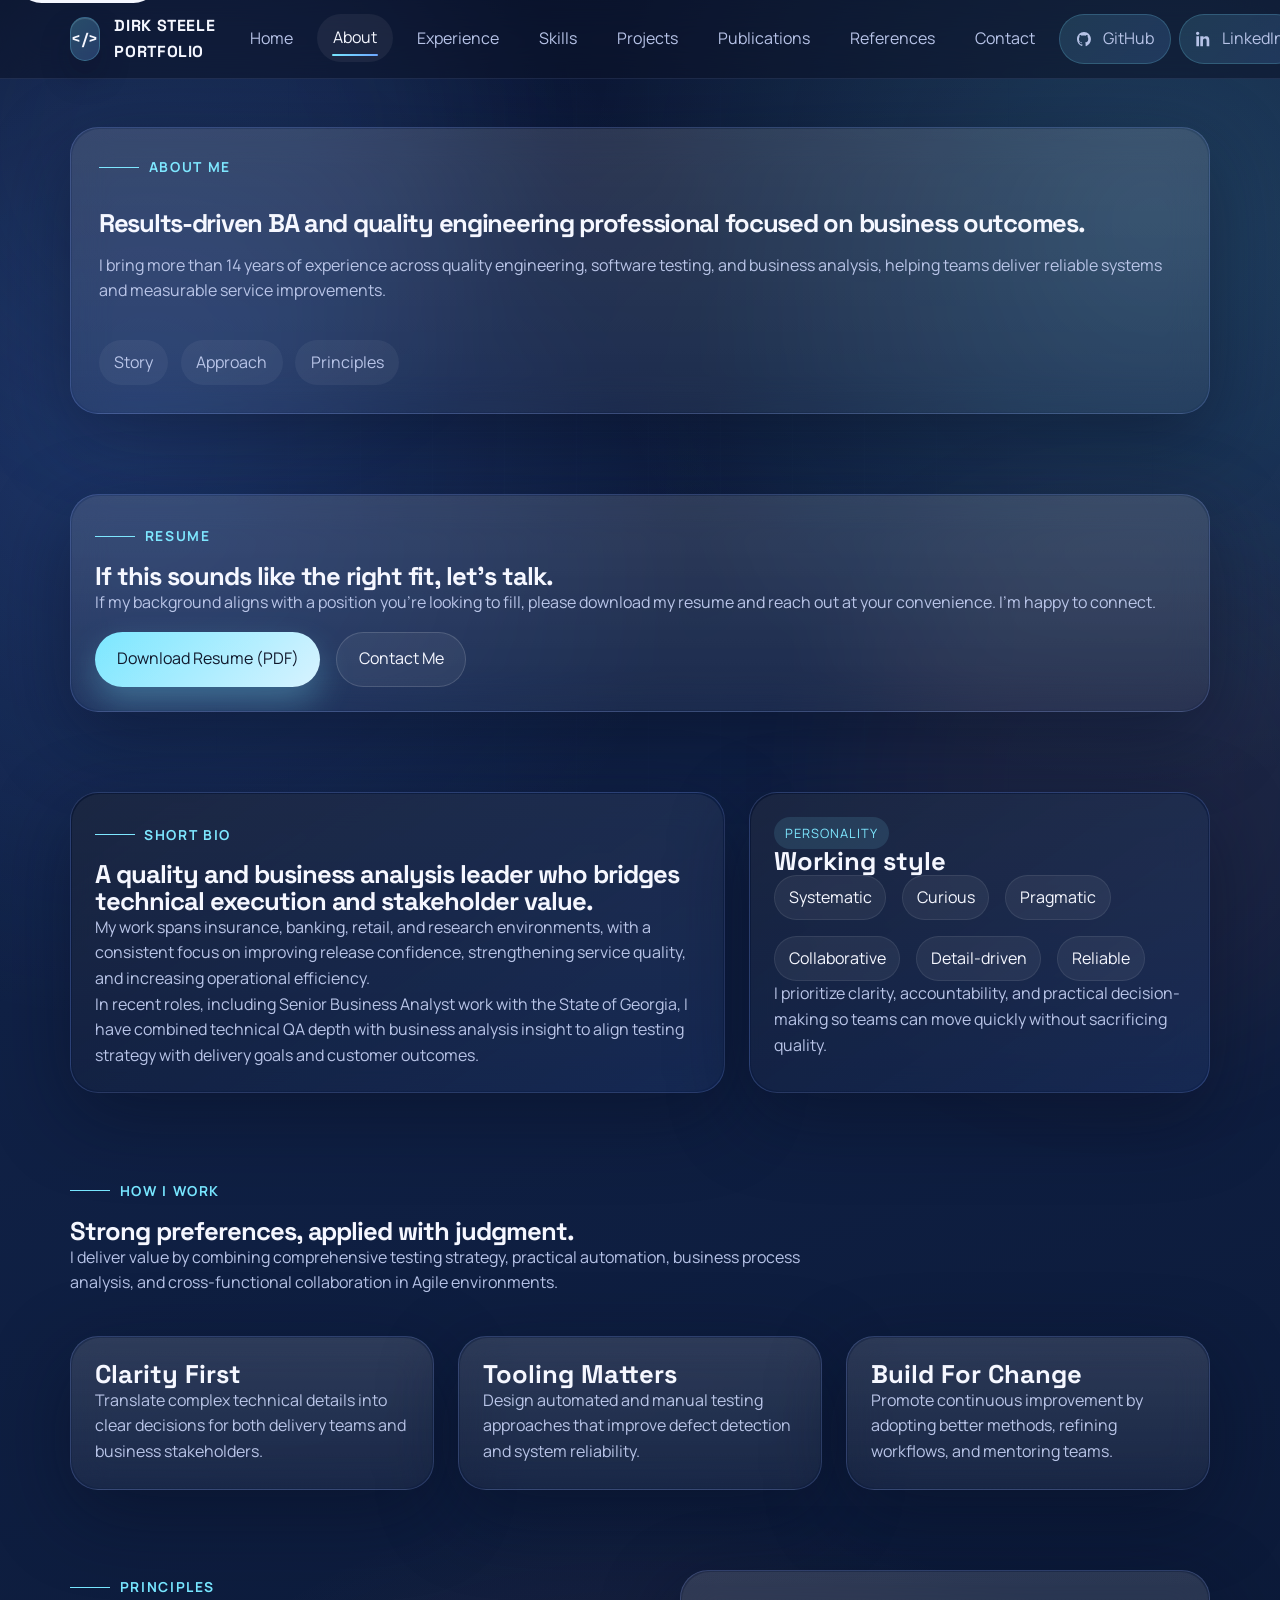
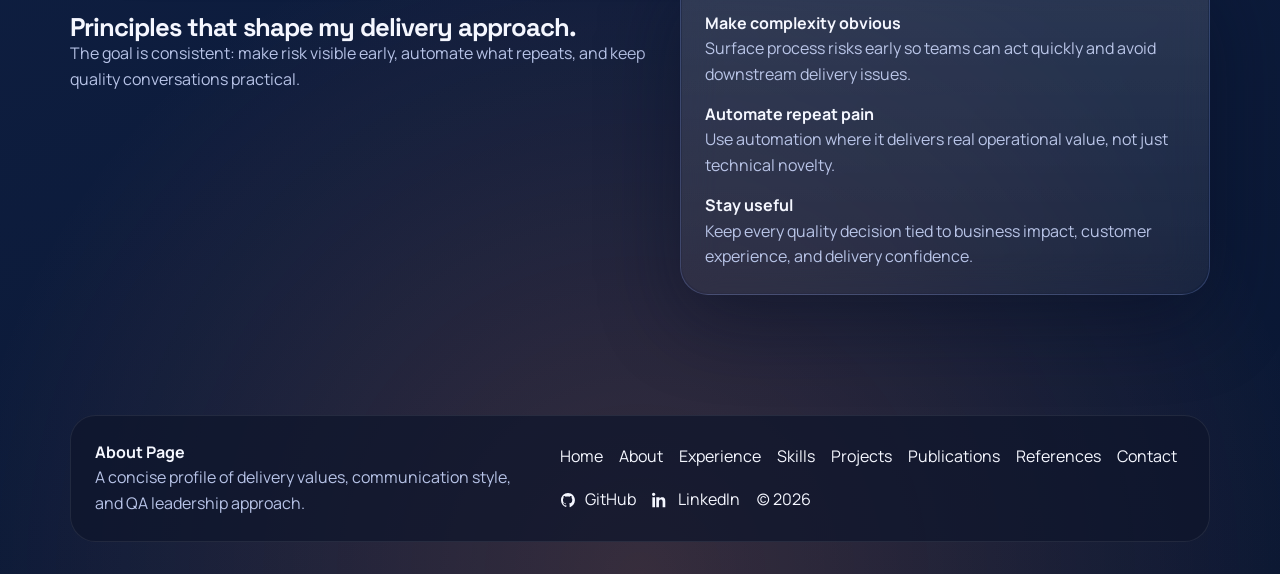
==== commit a9d15c15: "Update portfolio content, layout, and skills page - Add email and resume download link - Link projec" ====
--- a/about.html
+++ b/about.html
@@ -77,6 +77,18 @@
           </div>
         </section>
 
+        <section class="section">
+          <div class="glass-card reveal">
+            <span class="kicker">Resume</span>
+            <h2>If this sounds like the right fit, let's talk.</h2>
+            <p>If my background aligns with a position you're looking to fill, please download my resume and reach out at your convenience. I'm happy to connect.</p>
+            <div style="margin-top: 1rem; display: flex; gap: 1rem; flex-wrap: wrap;">
+              <a class="button" href="Dirk Steele BA-QA.pdf" download>Download Resume (PDF)</a>
+              <a class="button-secondary" href="contact.html">Contact Me</a>
+            </div>
+          </div>
+        </section>
+
         <section class="section" id="story">
           <div class="story-grid">
             <article class="story-card primary reveal">
--- a/styles.css
+++ b/styles.css
@@ -294,7 +294,7 @@
 }
 
 .section {
-  padding: 5rem 0;
+  padding: 2.5rem 0;
 }
 
 .section-heading {
@@ -577,6 +577,68 @@
   margin-top: 1rem;
 }
 
+.accordion {
+  display: grid;
+  gap: 0.5rem;
+}
+
+.accordion-item {
+  border: 1px solid rgba(119, 230, 255, 0.15);
+  border-radius: 0.5rem;
+  overflow: hidden;
+}
+
+.accordion-header {
+  display: flex;
+  align-items: center;
+  justify-content: space-between;
+  gap: 1rem;
+  width: 100%;
+  padding: 0.9rem 1.1rem;
+  font-weight: 600;
+  font-size: 1rem;
+  font-family: var(--font-body);
+  color: var(--text-primary);
+  background: transparent;
+  border: none;
+  cursor: pointer;
+  text-align: left;
+  transition: background 0.2s;
+}
+
+.accordion-header:hover {
+  background: rgba(119, 230, 255, 0.05);
+}
+
+.accordion-chevron {
+  width: 1.1rem;
+  height: 1.1rem;
+  color: var(--accent);
+  flex-shrink: 0;
+  transition: transform 0.3s ease;
+}
+
+.accordion-header[aria-expanded="true"] .accordion-chevron {
+  transform: rotate(180deg);
+}
+
+.accordion-body {
+  padding: 0 1.1rem 1rem;
+}
+
+.accordion-body p {
+  margin: 0;
+  color: var(--text-secondary);
+  font-size: 0.95rem;
+  line-height: 1.6;
+  animation: accordion-fade 0.25s ease;
+}
+
+@keyframes accordion-fade {
+  from { opacity: 0; transform: translateY(-6px); }
+  to   { opacity: 1; transform: translateY(0); }
+}
+
 .metric-list strong,
 .stat-card strong,
 .timeline-card strong,
@@ -902,6 +964,14 @@
   display: grid;
   gap: 1rem;
   padding: 1.75rem;
+}
+
+.page-intro h1 {
+  font-size: clamp(1rem, 2vw, 1.6rem);
+}
+
+.section h2 {
+  font-size: clamp(1rem, 2vw, 1.6rem);
 }
 
 .page-nav {
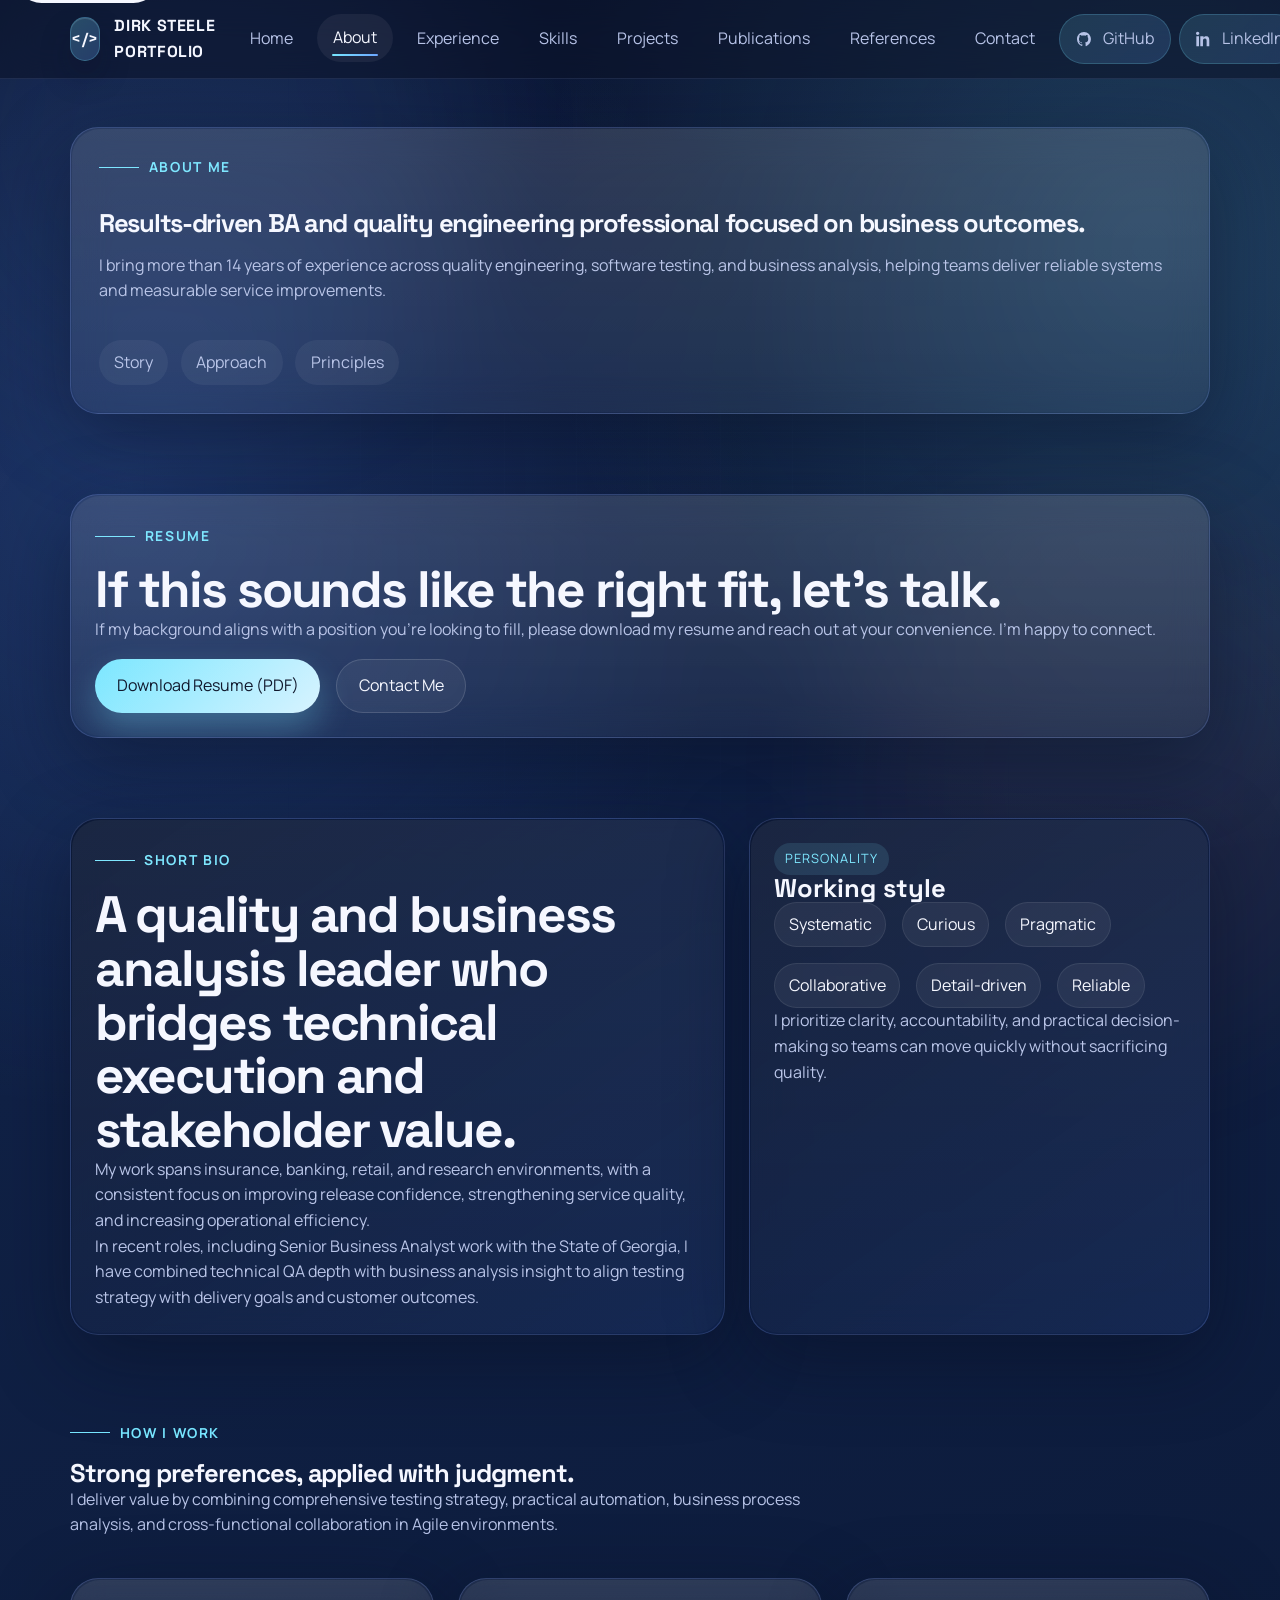
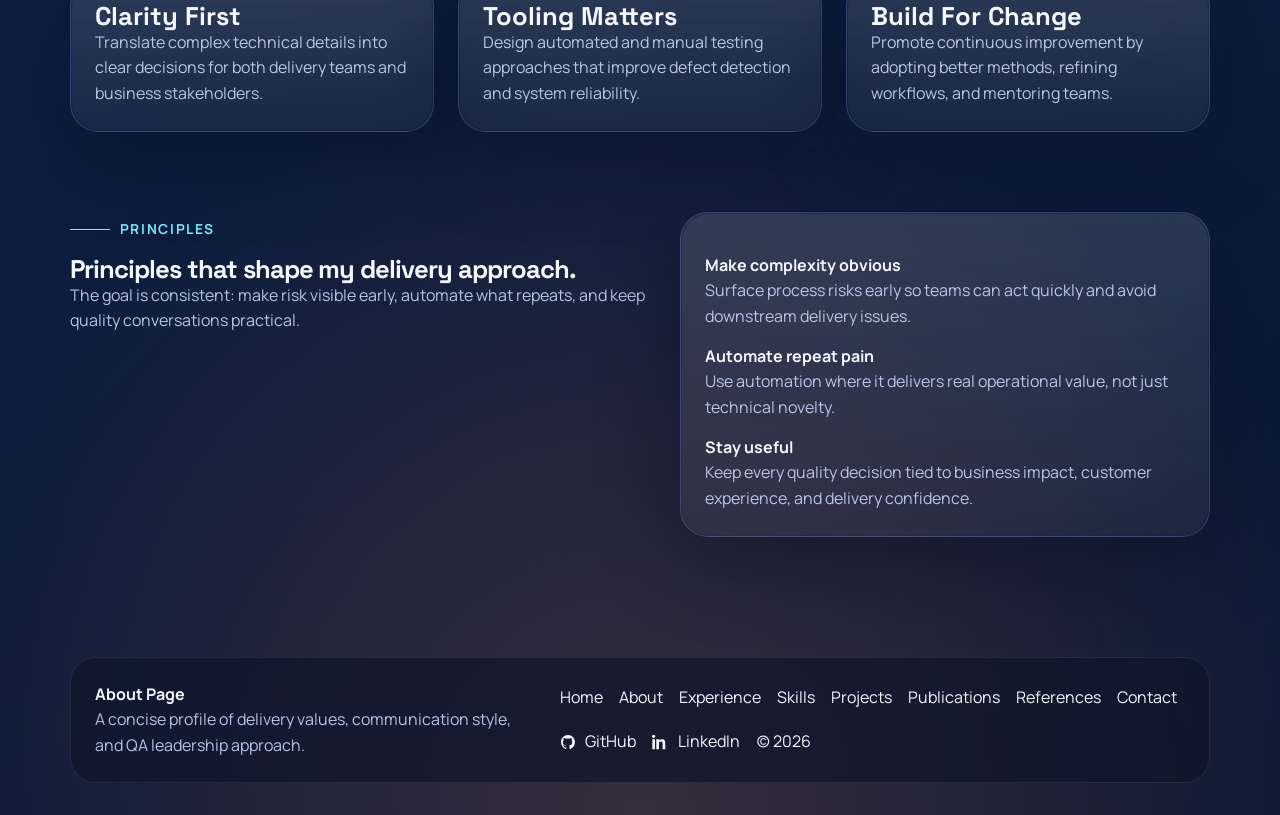
==== commit 07fd16f5: "Address PR review comments (moderate and higher) - Fix undefined CSS vars: --text-primary/secondary " ====
--- a/about.html
+++ b/about.html
@@ -82,7 +82,7 @@
             <span class="kicker">Resume</span>
             <h2>If this sounds like the right fit, let's talk.</h2>
             <p>If my background aligns with a position you're looking to fill, please download my resume and reach out at your convenience. I'm happy to connect.</p>
-            <div style="margin-top: 1rem; display: flex; gap: 1rem; flex-wrap: wrap;">
+            <div class="button-row">
               <a class="button" href="Dirk Steele BA-QA.pdf" download>Download Resume (PDF)</a>
               <a class="button-secondary" href="contact.html">Contact Me</a>
             </div>
--- a/styles.css
+++ b/styles.css
@@ -598,7 +598,7 @@
   font-weight: 600;
   font-size: 1rem;
   font-family: var(--font-body);
-  color: var(--text-primary);
+  color: var(--text);
   background: transparent;
   border: none;
   cursor: pointer;
@@ -628,7 +628,7 @@
 
 .accordion-body p {
   margin: 0;
-  color: var(--text-secondary);
+  color: var(--muted);
   font-size: 0.95rem;
   line-height: 1.6;
   animation: accordion-fade 0.25s ease;
@@ -637,6 +637,13 @@
 @keyframes accordion-fade {
   from { opacity: 0; transform: translateY(-6px); }
   to   { opacity: 1; transform: translateY(0); }
+}
+
+.button-row {
+  display: flex;
+  flex-wrap: wrap;
+  gap: 1rem;
+  margin-top: 1rem;
 }
 
 .metric-list strong,
@@ -970,7 +977,7 @@
   font-size: clamp(1rem, 2vw, 1.6rem);
 }
 
-.section h2 {
+.section-heading h2 {
   font-size: clamp(1rem, 2vw, 1.6rem);
 }
 
@@ -1166,7 +1173,7 @@
 
   .section,
   .hero {
-    padding: 3.8rem 0;
+    padding: 2rem 0;
   }
 
   .hero-panel,
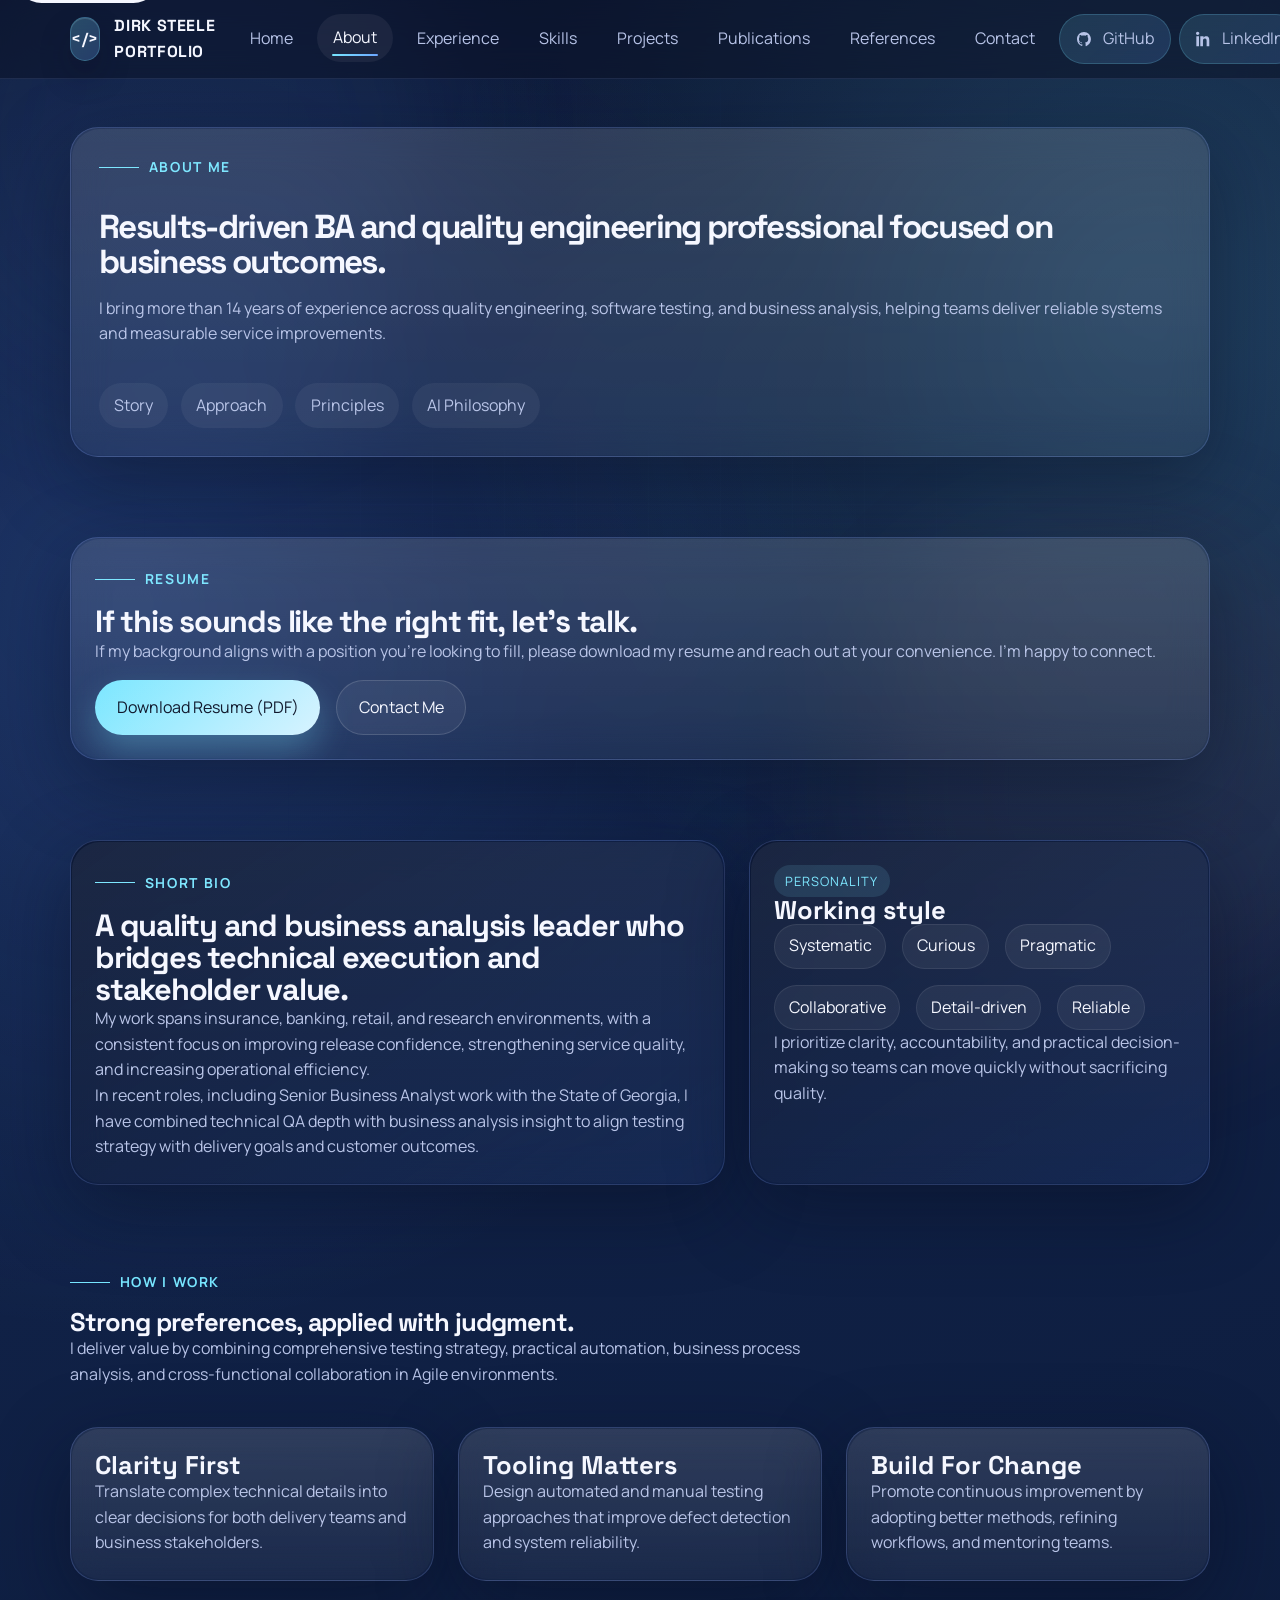
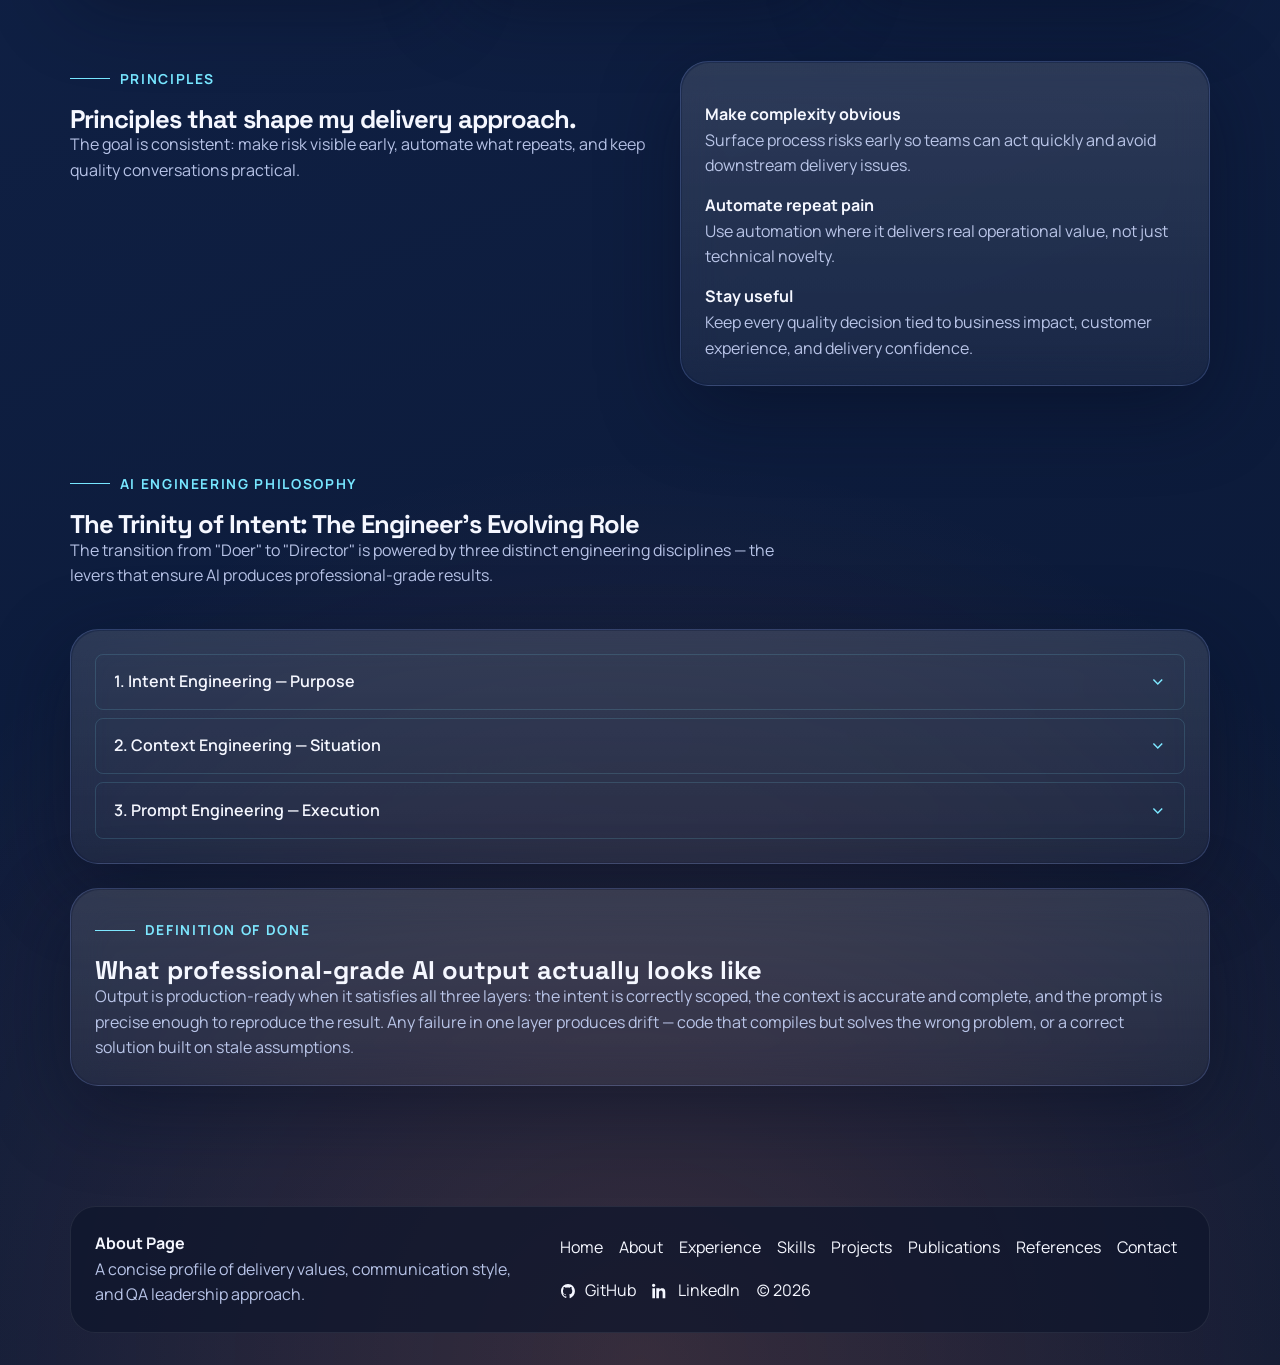
==== commit fb929bc3: "Move Trinity of Intent from Skills to About page Engineering philosophy belongs with identity/approa" ====
--- a/about.html
+++ b/about.html
@@ -73,6 +73,7 @@
               <a href="#story">Story</a>
               <a href="#approach">Approach</a>
               <a href="#principles">Principles</a>
+              <a href="#ai-philosophy">AI Philosophy</a>
             </nav>
           </div>
         </section>
@@ -174,6 +175,69 @@
             </div>
           </div>
         </section>
+        <section class="section" id="ai-philosophy">
+          <div class="section-heading reveal">
+            <span class="kicker">AI Engineering Philosophy</span>
+            <h2>The Trinity of Intent: The Engineer's Evolving Role</h2>
+            <p>
+              The transition from "Doer" to "Director" is powered by three distinct engineering disciplines —
+              the levers that ensure AI produces professional-grade results.
+            </p>
+          </div>
+          <div class="glass-card reveal">
+            <div class="accordion">
+              <div class="accordion-item">
+                <button class="accordion-header" id="btn-accordion-intent" aria-expanded="false" aria-controls="accordion-intent" type="button">
+                  1. Intent Engineering — Purpose
+                  <svg class="accordion-chevron" viewBox="0 0 24 24" fill="none" stroke="currentColor" stroke-width="2" aria-hidden="true"><polyline points="6 9 12 15 18 9"/></svg>
+                </button>
+                <div class="accordion-body" id="accordion-intent" role="region" aria-labelledby="btn-accordion-intent" hidden>
+                  <p>
+                    The foundational layer. Before a single line is generated, you define the core objective,
+                    the business logic, and the desired outcome. You aren't asking for a function; you are
+                    defining a solution. Acting as the <em>Product Architect</em>, you ensure the AI understands
+                    the "North Star" of the project so development doesn't drift into technical debt.
+                  </p>
+                </div>
+              </div>
+              <div class="accordion-item">
+                <button class="accordion-header" id="btn-accordion-context" aria-expanded="false" aria-controls="accordion-context" type="button">
+                  2. Context Engineering — Situation
+                  <svg class="accordion-chevron" viewBox="0 0 24 24" fill="none" stroke="currentColor" stroke-width="2" aria-hidden="true"><polyline points="6 9 12 15 18 9"/></svg>
+                </button>
+                <div class="accordion-body" id="accordion-context" role="region" aria-labelledby="btn-accordion-context" hidden>
+                  <p>
+                    AI is only as good as the data it can "see." You curate the environment, the existing
+                    codebase, the constraints, and the external data sources to give the model a complete
+                    mental map. You aren't providing a snippet; you are providing a world-view. Acting as
+                    the <em>Knowledge Curator</em>, you provide the "ground truth" that prevents hallucinations
+                    and ensures contextually aware output.
+                  </p>
+                </div>
+              </div>
+              <div class="accordion-item">
+                <button class="accordion-header" id="btn-accordion-prompt" aria-expanded="false" aria-controls="accordion-prompt" type="button">
+                  3. Prompt Engineering — Execution
+                  <svg class="accordion-chevron" viewBox="0 0 24 24" fill="none" stroke="currentColor" stroke-width="2" aria-hidden="true"><polyline points="6 9 12 15 18 9"/></svg>
+                </button>
+                <div class="accordion-body" id="accordion-prompt" role="region" aria-labelledby="btn-accordion-prompt" hidden>
+                  <p>
+                    The final interface — the precise articulation of the task. You use structured language
+                    and technical constraints to extract the exact behavior required. You aren't typing
+                    commands; you are programming a reasoning engine. Acting as the <em>Technical Orchestrator</em>,
+                    you fine-tune instructions to ensure output is performant and secure.
+                  </p>
+                </div>
+              </div>
+            </div>
+          </div>
+          <div class="glass-card reveal" style="margin-top:1.5rem">
+            <span class="kicker">Definition of Done</span>
+            <h3>What professional-grade AI output actually looks like</h3>
+            <p>Output is production-ready when it satisfies all three layers: the intent is correctly scoped, the context is accurate and complete, and the prompt is precise enough to reproduce the result. Any failure in one layer produces drift — code that compiles but solves the wrong problem, or a correct solution built on stale assumptions.</p>
+          </div>
+        </section>
+
       </main>
 
       <footer class="site-footer">
--- a/styles.css
+++ b/styles.css
@@ -331,12 +331,12 @@
 }
 
 h1 {
-  font-size: clamp(3.4rem, 9vw, 7rem);
+  font-size: clamp(1.3rem, 3vw, 2.5rem);
   letter-spacing: -0.05em;
 }
 
 h2 {
-  font-size: clamp(2.2rem, 4vw, 3.8rem);
+  font-size: clamp(1.2rem, 2.4vw, 2.2rem);
   letter-spacing: -0.04em;
 }
 
@@ -501,7 +501,8 @@
   width: 72%;
   aspect-ratio: 1;
   border: 1px solid rgba(119, 230, 255, 0.18);
-  animation: spin 18s linear infinite;
+  animation: none;
+  display: none;
 }
 
 .orbit::before,
@@ -541,11 +542,21 @@
   inset: 50% auto auto 50%;
   width: min(78%, 24rem);
   transform: translate(-50%, -50%);
-  padding: 1.4rem;
+  padding: 1rem;
   border-radius: 1.5rem;
   background: linear-gradient(145deg, rgba(4, 12, 28, 0.86), rgba(20, 38, 80, 0.72));
   border: 1px solid rgba(119, 230, 255, 0.22);
   box-shadow: 0 18px 40px rgba(3, 8, 20, 0.45);
+}
+
+.core-panel h2 {
+  font-size: clamp(1rem, 2vw, 1.4rem);
+  margin-bottom: 0.5rem;
+}
+
+.core-panel .metric-list {
+  gap: 0.5rem;
+  font-size: 0.85rem;
 }
 
 .eyebrow {
@@ -974,7 +985,7 @@
 }
 
 .page-intro h1 {
-  font-size: clamp(1rem, 2vw, 1.6rem);
+  font-size: clamp(1.4rem, 2.6vw, 2.5rem);
 }
 
 .section-heading h2 {
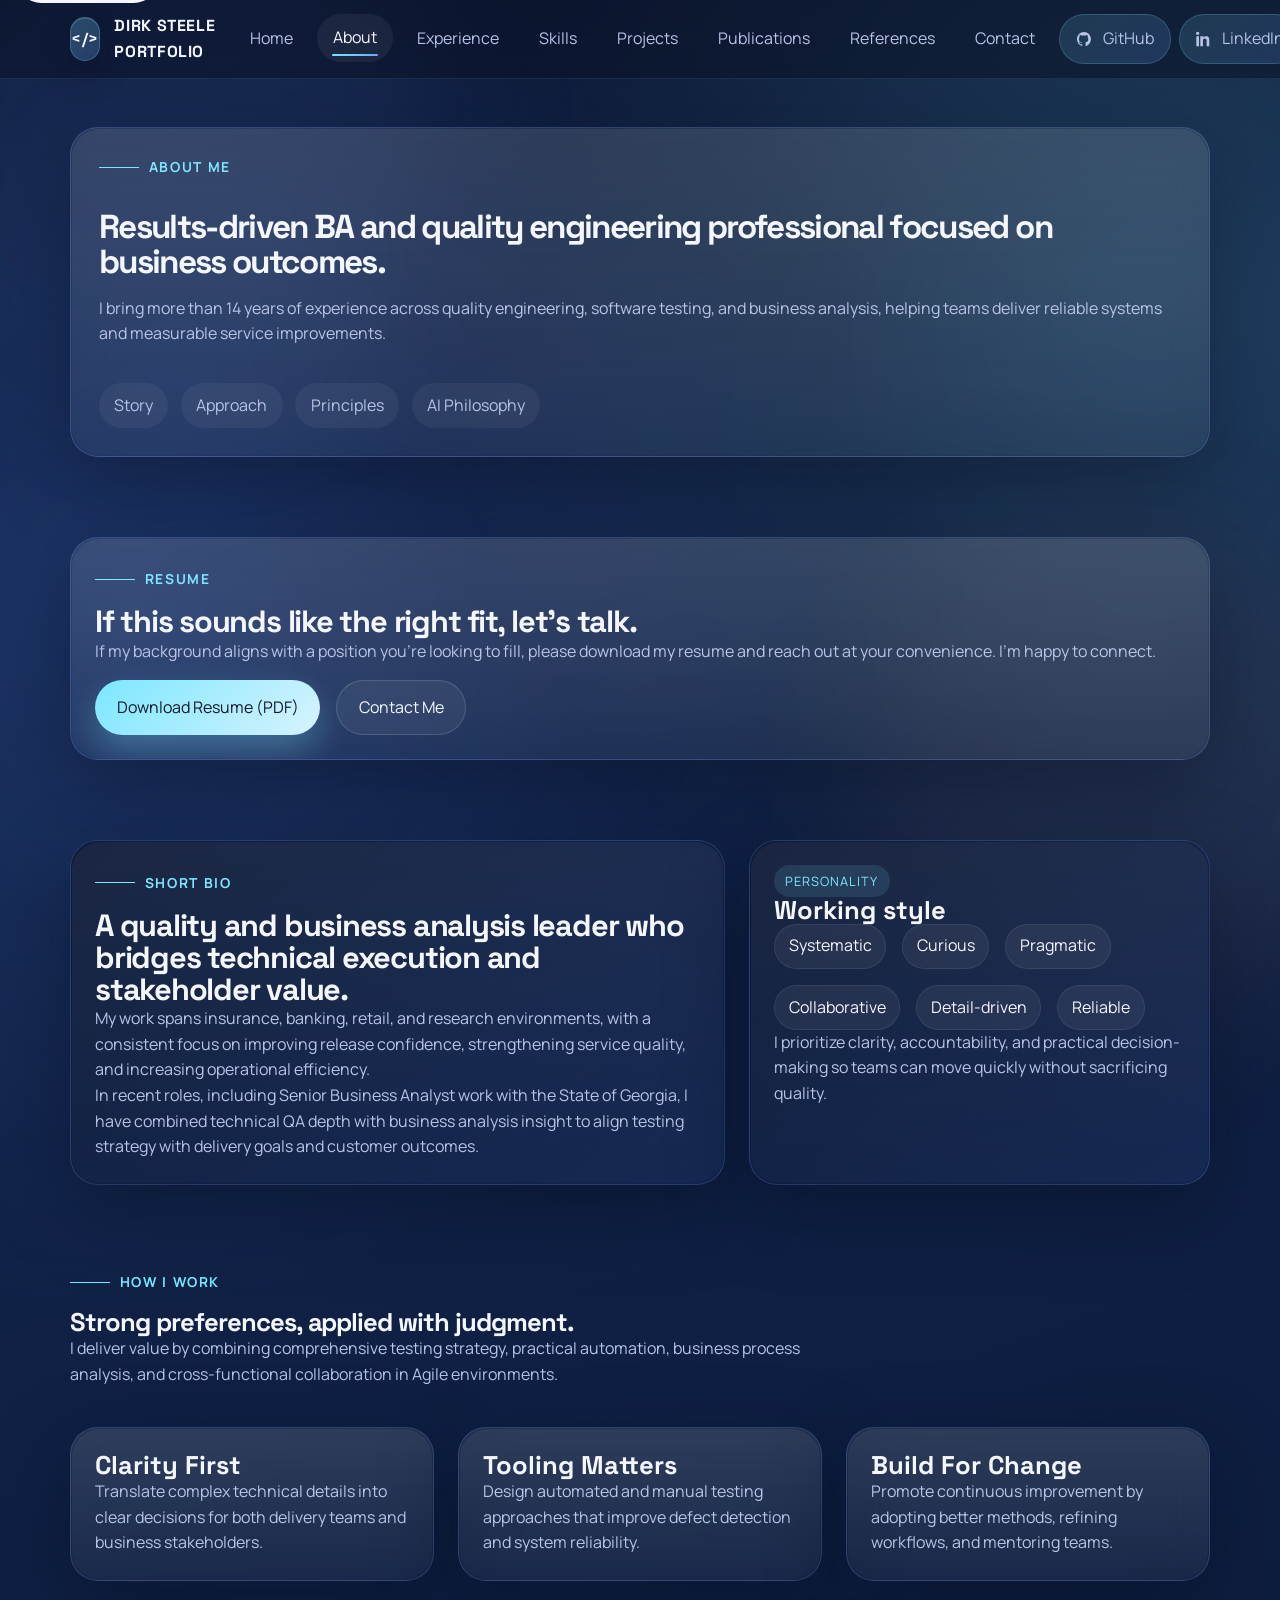
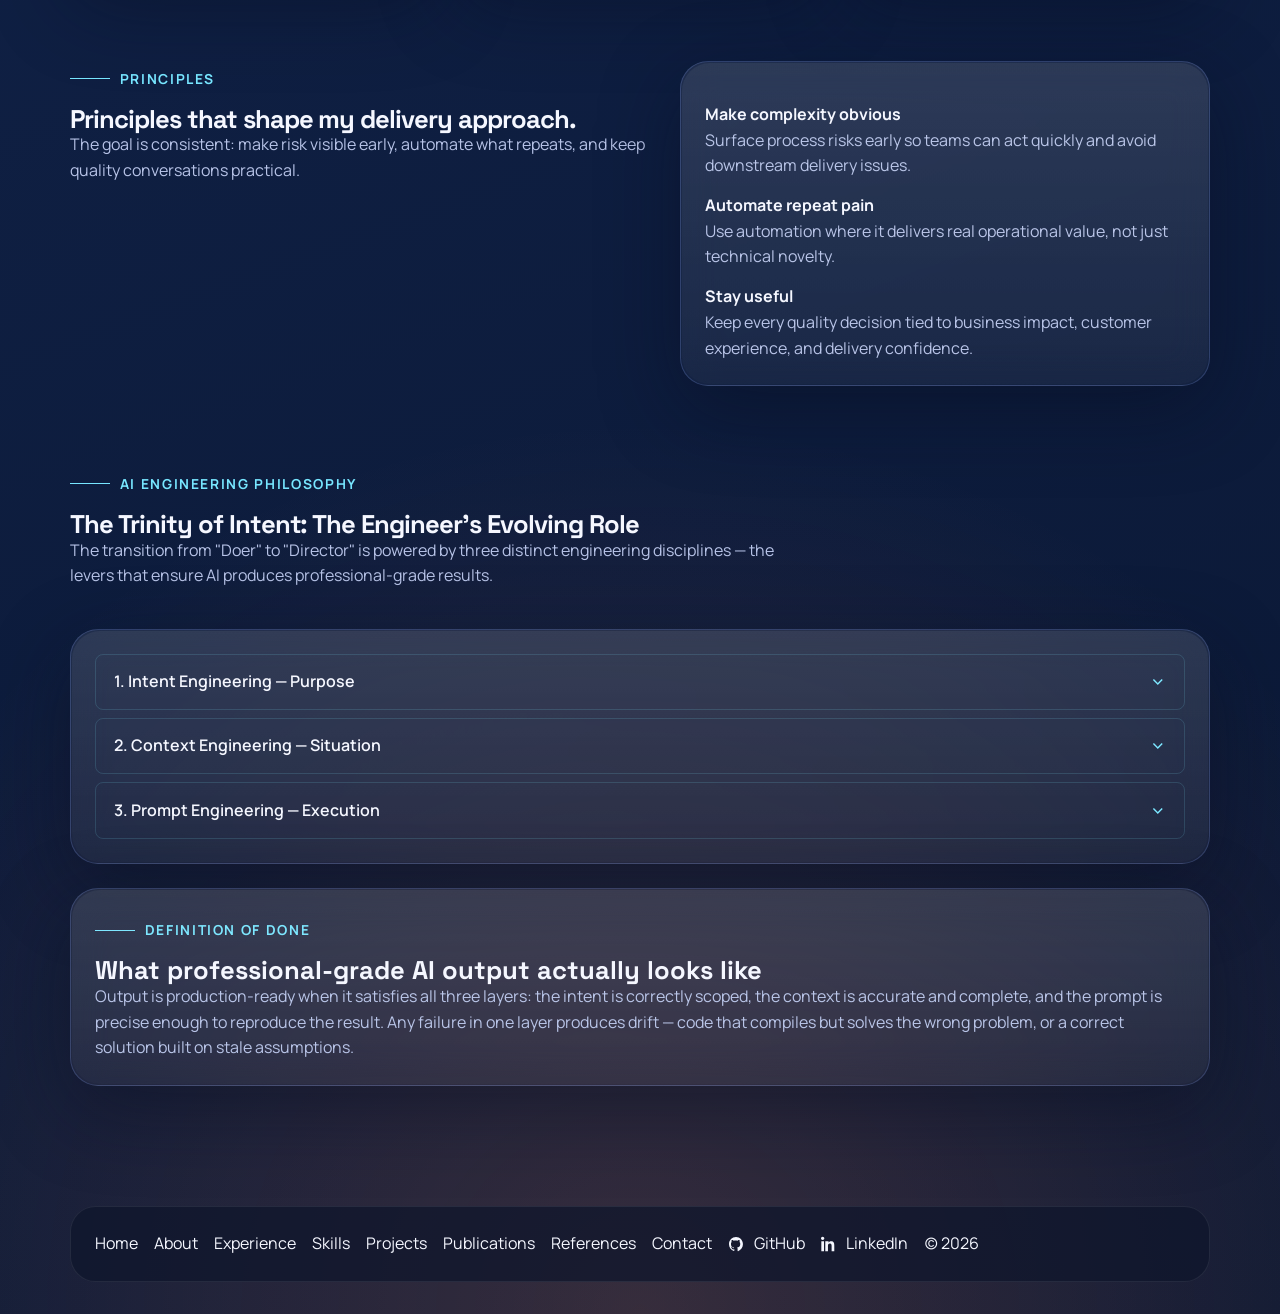
==== commit a30b7ade: "Remove redundant footer tagline and What To Explore nav section - Remove title/description div from " ====
--- a/about.html
+++ b/about.html
@@ -242,10 +242,6 @@
 
       <footer class="site-footer">
         <div class="footer-wrap">
-          <div>
-            <strong>About Page</strong>
-            <p>A concise profile of delivery values, communication style, and QA leadership approach.</p>
-          </div>
           <div class="footer-meta">
             <nav class="footer-links" aria-label="Footer navigation">
               <a href="index.html">Home</a>
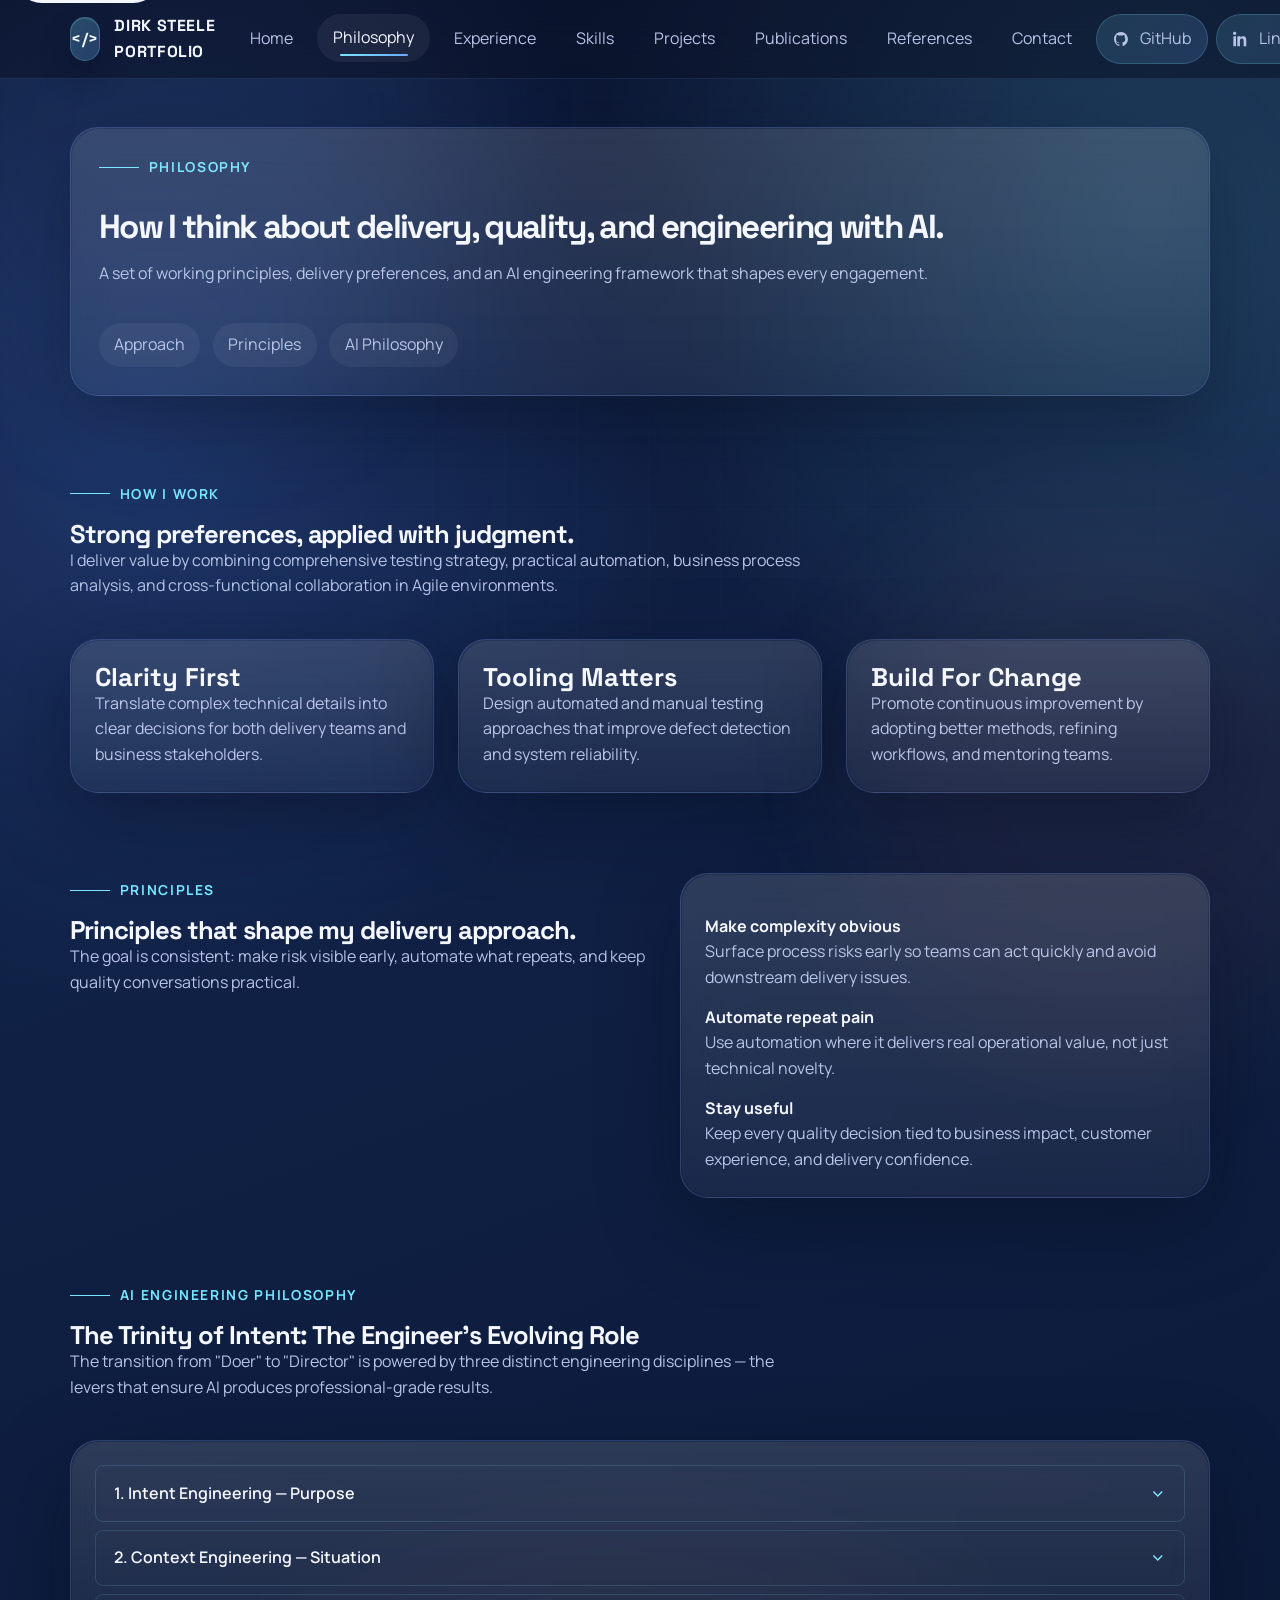
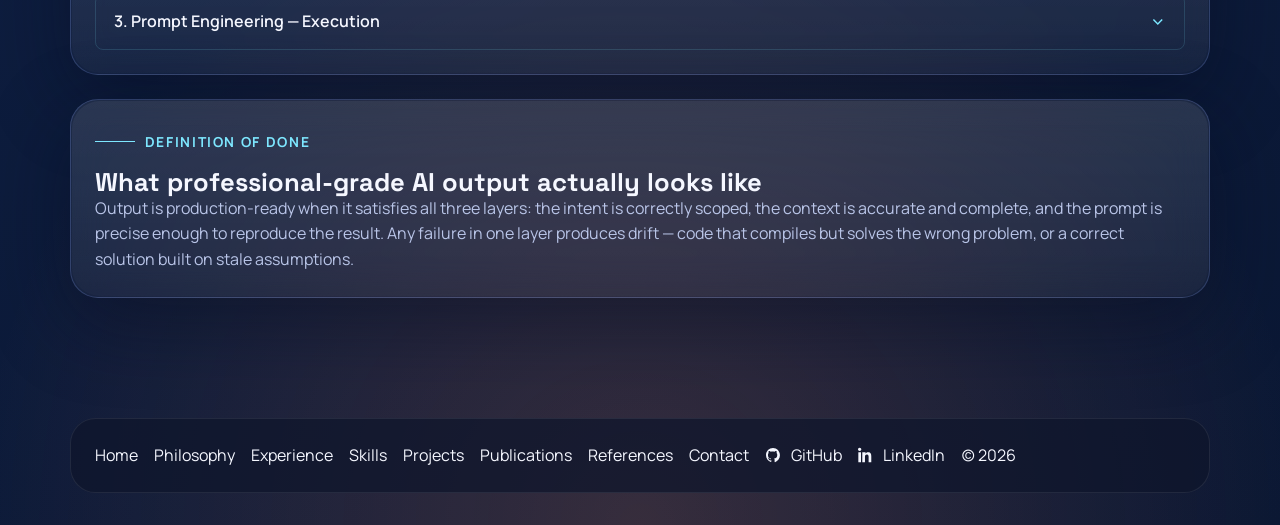
==== commit 61b7ce24: "Rename About to Philosophy, re-home content - Rename About tab to Philosophy across all 13 pages - U" ====
--- a/about.html
+++ b/about.html
@@ -3,8 +3,8 @@
   <head>
     <meta charset="UTF-8" />
     <meta name="viewport" content="width=device-width, initial-scale=1.0" />
-    <meta name="description" content="About Dirk Steele: QA and BA leader focused on automation, quality, and delivery execution." />
-    <title>Technology Portfolio | About</title>
+    <meta name="description" content="Dirk Steele's engineering philosophy: how I think about delivery, quality, and AI-assisted engineering." />
+    <title>Technology Portfolio | Philosophy</title>
     <link rel="preconnect" href="https://fonts.googleapis.com" />
     <link rel="preconnect" href="https://fonts.gstatic.com" crossorigin />
     <link
@@ -30,7 +30,7 @@
           </button>
           <nav class="nav-links" aria-label="Primary navigation" data-nav-menu>
             <a href="index.html" data-nav-link>Home</a>
-            <a href="about.html" data-nav-link>About</a>
+            <a href="about.html" data-nav-link>Philosophy</a>
             <a href="experience.html" data-nav-link>Experience</a>
             <a href="skills.html" data-nav-link>Skills</a>
             <a href="projects.html" data-nav-link>Projects</a>
@@ -63,63 +63,16 @@
       <main id="main-content" class="main-wrap">
         <section class="page-intro section">
           <div class="glass-card reveal">
-            <span class="kicker">About Me</span>
-            <h1>Results-driven BA and quality engineering professional focused on business outcomes.</h1>
+            <span class="kicker">Philosophy</span>
+            <h1>How I think about delivery, quality, and engineering with AI.</h1>
             <p>
-              I bring more than 14 years of experience across quality engineering, software testing,
-              and business analysis, helping teams deliver reliable systems and measurable service improvements.
+              A set of working principles, delivery preferences, and an AI engineering framework that shapes every engagement.
             </p>
-            <nav class="page-nav" aria-label="About page sections">
-              <a href="#story">Story</a>
+            <nav class="page-nav" aria-label="Philosophy page sections">
               <a href="#approach">Approach</a>
               <a href="#principles">Principles</a>
               <a href="#ai-philosophy">AI Philosophy</a>
             </nav>
-          </div>
-        </section>
-
-        <section class="section">
-          <div class="glass-card reveal">
-            <span class="kicker">Resume</span>
-            <h2>If this sounds like the right fit, let's talk.</h2>
-            <p>If my background aligns with a position you're looking to fill, please download my resume and reach out at your convenience. I'm happy to connect.</p>
-            <div class="button-row">
-              <a class="button" href="Dirk Steele BA-QA.pdf" download>Download Resume (PDF)</a>
-              <a class="button-secondary" href="contact.html">Contact Me</a>
-            </div>
-          </div>
-        </section>
-
-        <section class="section" id="story">
-          <div class="story-grid">
-            <article class="story-card primary reveal">
-              <span class="kicker">Short Bio</span>
-              <h2>A quality and business analysis leader who bridges technical execution and stakeholder value.</h2>
-              <p>
-                My work spans insurance, banking, retail, and research environments, with a consistent focus on
-                improving release confidence, strengthening service quality, and increasing operational efficiency.
-              </p>
-              <p>
-                In recent roles, including Senior Business Analyst work with the State of Georgia,
-                I have combined technical QA depth with business analysis insight to align testing strategy with
-                delivery goals and customer outcomes.
-              </p>
-            </article>
-            <aside class="quote-card reveal" data-tilt>
-              <span class="eyebrow">Personality</span>
-              <h3>Working style</h3>
-              <div class="chip-row">
-                <span>Systematic</span>
-                <span>Curious</span>
-                <span>Pragmatic</span>
-                <span>Collaborative</span>
-                <span>Detail-driven</span>
-                <span>Reliable</span>
-              </div>
-              <p>
-                I prioritize clarity, accountability, and practical decision-making so teams can move quickly without sacrificing quality.
-              </p>
-            </aside>
           </div>
         </section>
 
@@ -245,7 +198,7 @@
           <div class="footer-meta">
             <nav class="footer-links" aria-label="Footer navigation">
               <a href="index.html">Home</a>
-              <a href="about.html">About</a>
+              <a href="about.html">Philosophy</a>
               <a href="experience.html">Experience</a>
               <a href="skills.html">Skills</a>
               <a href="projects.html">Projects</a>
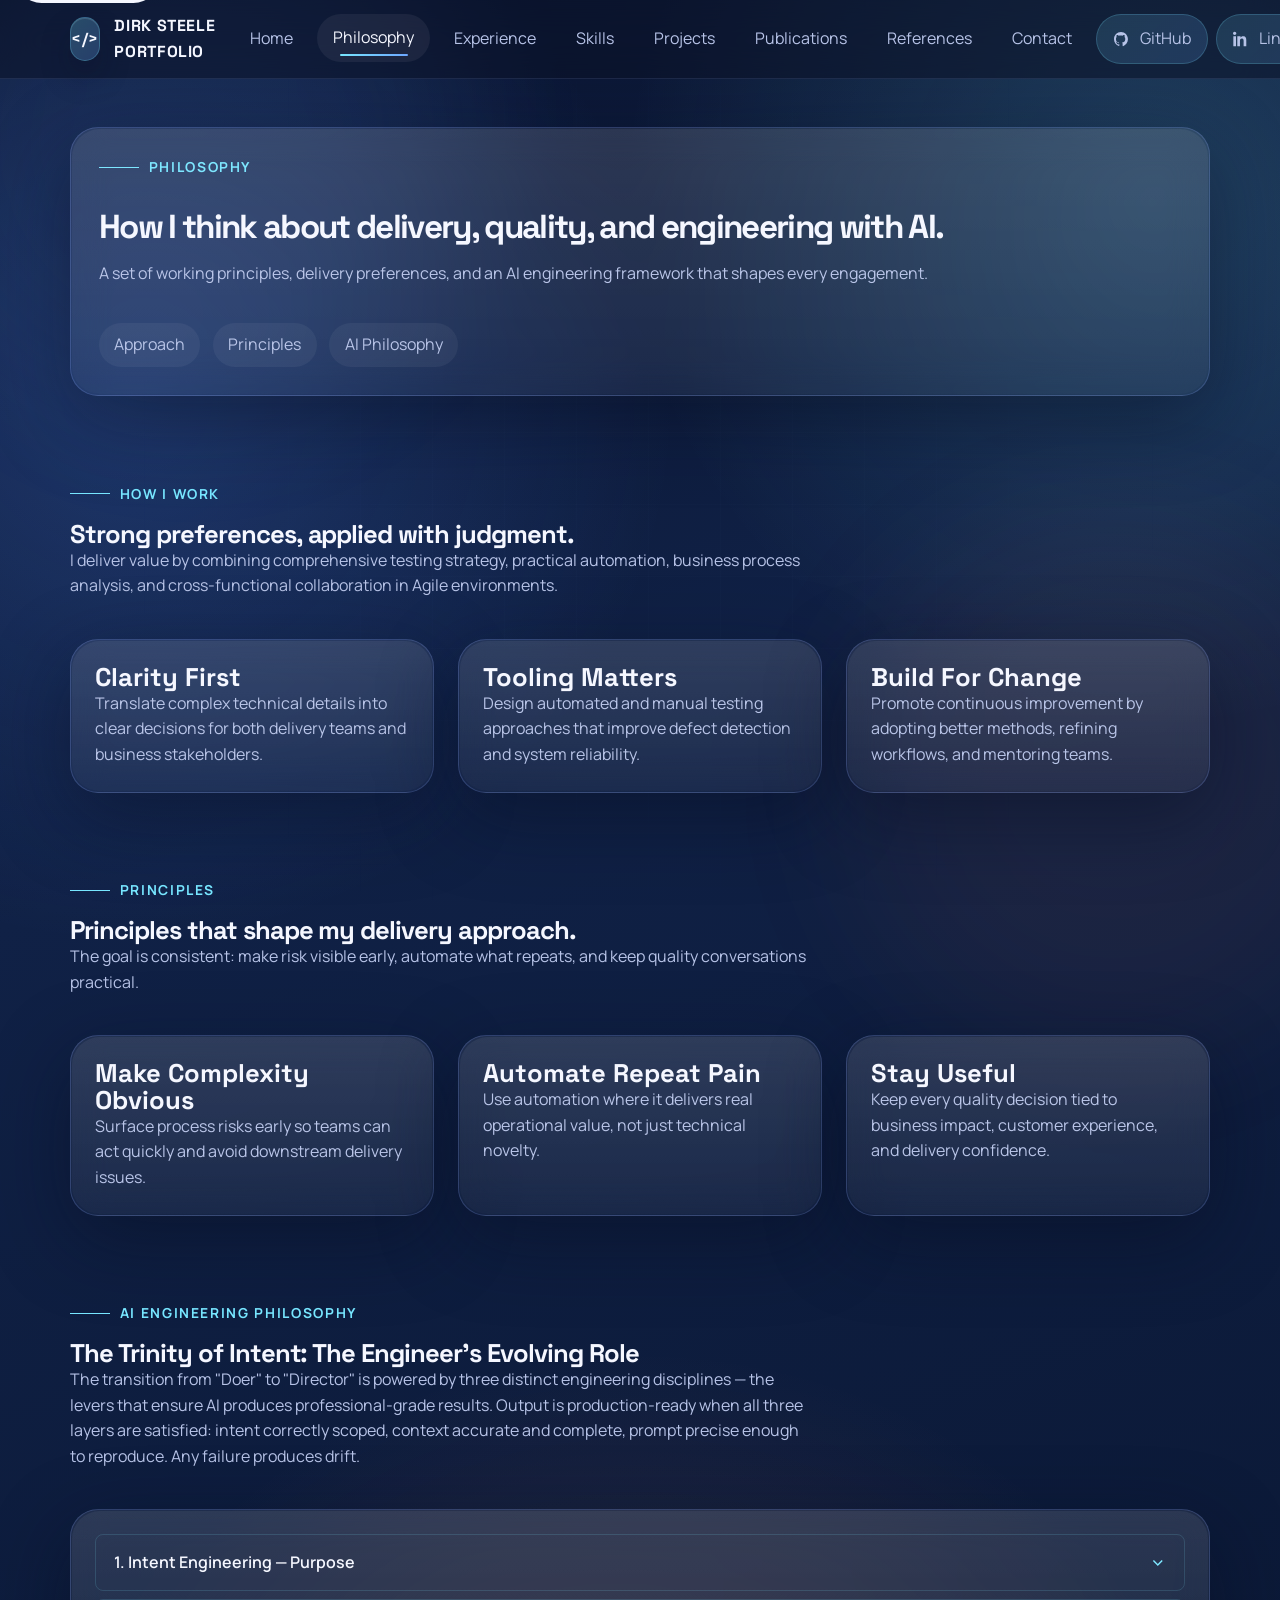
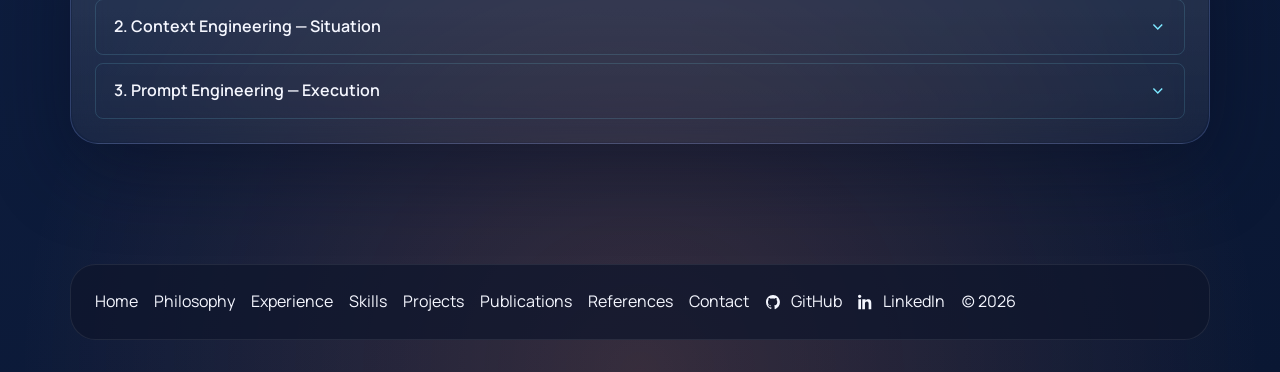
==== commit 6a2dbb40: "Standardize Philosophy page layout for symmetry - Convert Principles from split-layout to section-he" ====
--- a/about.html
+++ b/about.html
@@ -102,30 +102,26 @@
         </section>
 
         <section class="section" id="principles">
-          <div class="split-layout">
-            <div class="section-heading reveal">
-              <span class="kicker">Principles</span>
-              <h2>Principles that shape my delivery approach.</h2>
-              <p>
-                The goal is consistent: make risk visible early, automate what repeats, and keep quality conversations practical.
-              </p>
-            </div>
-            <div class="glass-card reveal">
-              <ul class="metric-list">
-                <li>
-                  <strong>Make complexity obvious</strong>
-                  <p>Surface process risks early so teams can act quickly and avoid downstream delivery issues.</p>
-                </li>
-                <li>
-                  <strong>Automate repeat pain</strong>
-                  <p>Use automation where it delivers real operational value, not just technical novelty.</p>
-                </li>
-                <li>
-                  <strong>Stay useful</strong>
-                  <p>Keep every quality decision tied to business impact, customer experience, and delivery confidence.</p>
-                </li>
-              </ul>
-            </div>
+          <div class="section-heading reveal">
+            <span class="kicker">Principles</span>
+            <h2>Principles that shape my delivery approach.</h2>
+            <p>
+              The goal is consistent: make risk visible early, automate what repeats, and keep quality conversations practical.
+            </p>
+          </div>
+          <div class="highlights-grid">
+            <article class="glass-card reveal">
+              <h3>Make Complexity Obvious</h3>
+              <p>Surface process risks early so teams can act quickly and avoid downstream delivery issues.</p>
+            </article>
+            <article class="glass-card reveal">
+              <h3>Automate Repeat Pain</h3>
+              <p>Use automation where it delivers real operational value, not just technical novelty.</p>
+            </article>
+            <article class="glass-card reveal">
+              <h3>Stay Useful</h3>
+              <p>Keep every quality decision tied to business impact, customer experience, and delivery confidence.</p>
+            </article>
           </div>
         </section>
         <section class="section" id="ai-philosophy">
@@ -134,7 +130,9 @@
             <h2>The Trinity of Intent: The Engineer's Evolving Role</h2>
             <p>
               The transition from "Doer" to "Director" is powered by three distinct engineering disciplines —
-              the levers that ensure AI produces professional-grade results.
+              the levers that ensure AI produces professional-grade results. Output is production-ready when all
+              three layers are satisfied: intent correctly scoped, context accurate and complete, prompt precise
+              enough to reproduce. Any failure produces drift.
             </p>
           </div>
           <div class="glass-card reveal">
@@ -184,11 +182,6 @@
               </div>
             </div>
           </div>
-          <div class="glass-card reveal" style="margin-top:1.5rem">
-            <span class="kicker">Definition of Done</span>
-            <h3>What professional-grade AI output actually looks like</h3>
-            <p>Output is production-ready when it satisfies all three layers: the intent is correctly scoped, the context is accurate and complete, and the prompt is precise enough to reproduce the result. Any failure in one layer produces drift — code that compiles but solves the wrong problem, or a correct solution built on stale assumptions.</p>
-          </div>
         </section>
 
       </main>
